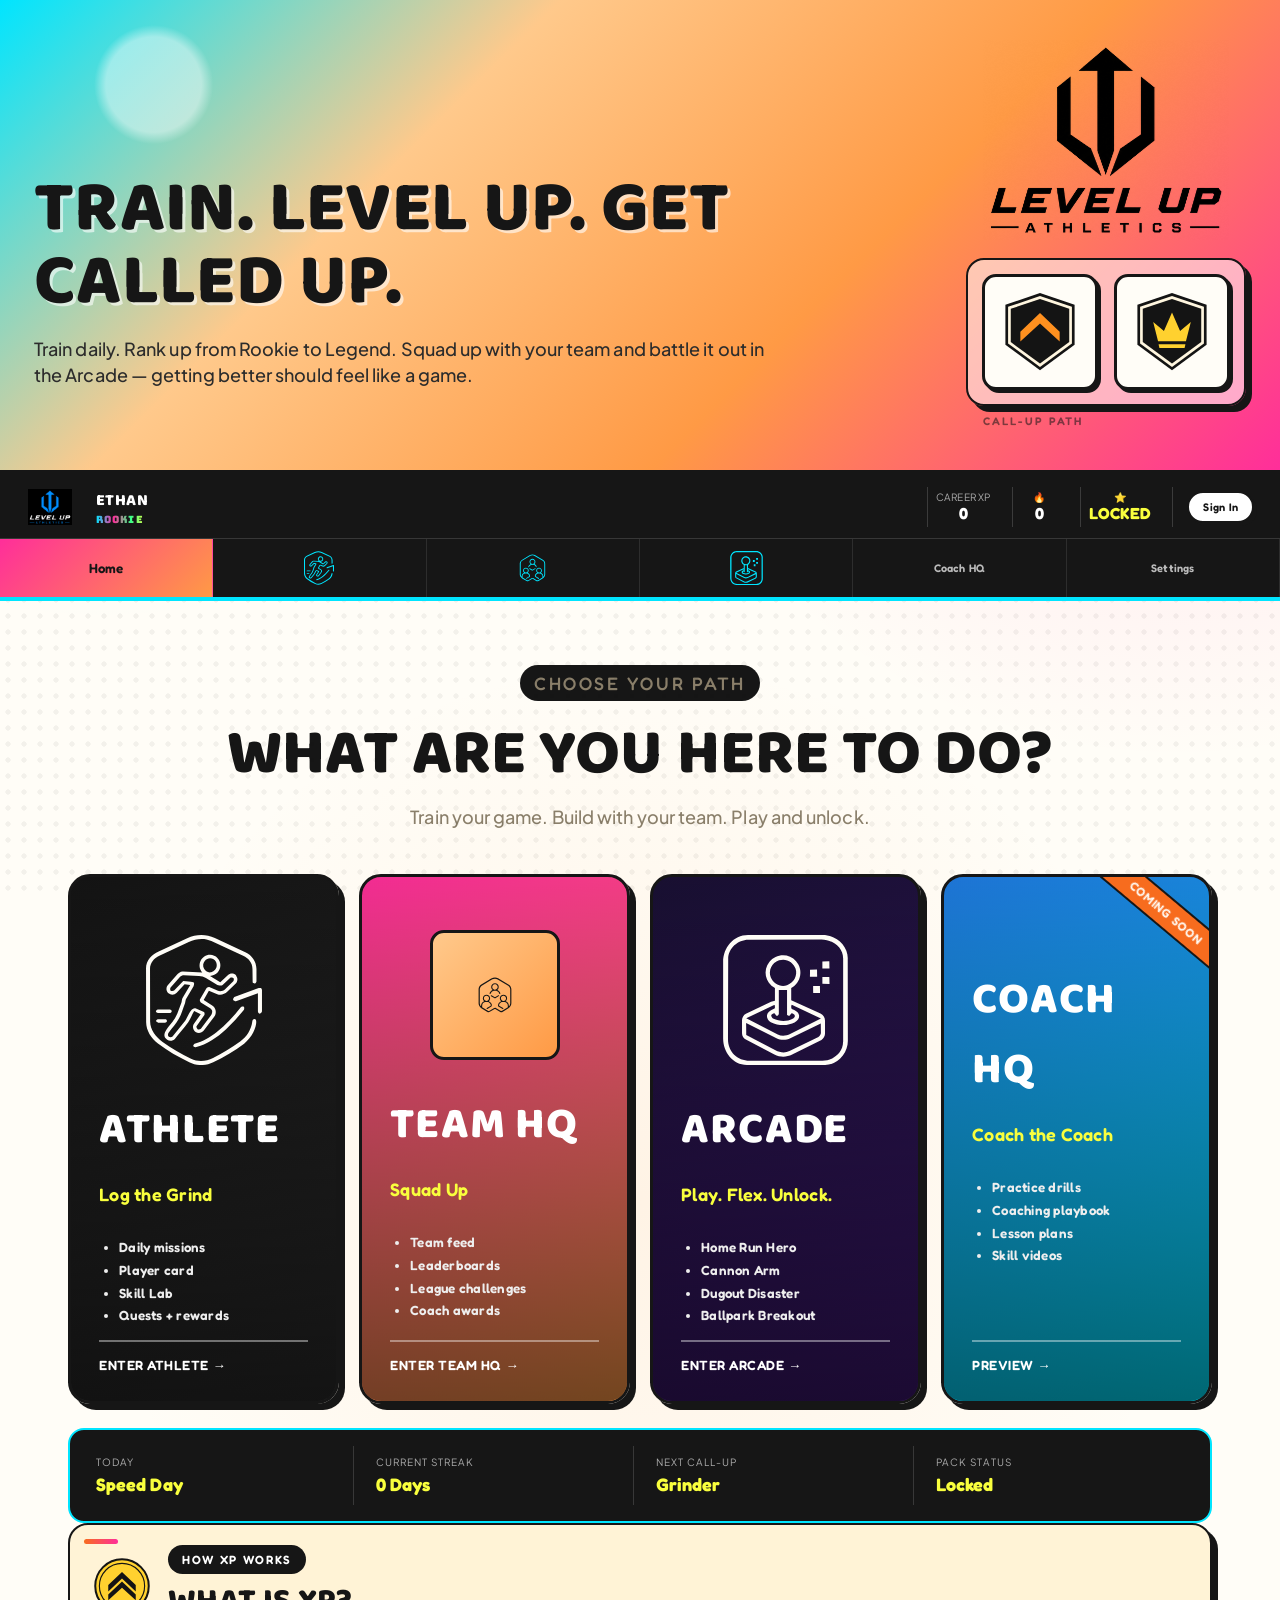
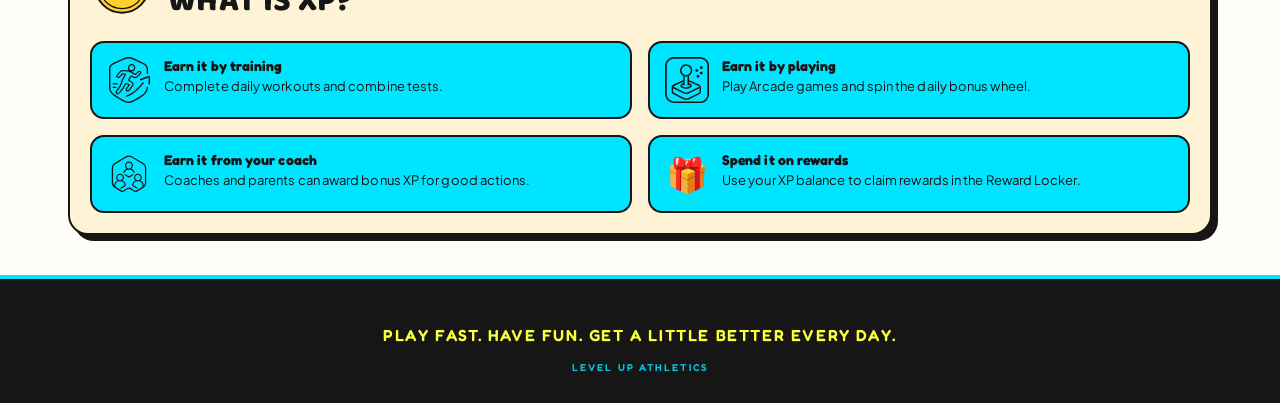
==== index.html @ 45d5d647 "Pilot accessory: neon shield glasses layer and Glasses toggle in the Avatar Builder Co-Authored-By: " ====
<!doctype html>
<html lang="en">
<head>
  <meta charset="utf-8"/>
  <meta name="viewport" content="width=device-width,initial-scale=1"/>
  <title>Level Up Athletics</title>
  <link rel="manifest" href="manifest.webmanifest"/>
  <link rel="apple-touch-icon" href="assets/icons/apple-touch-icon.png"/>
  <link rel="icon" href="assets/icons/favicon-32.png" sizes="32x32"/>
  <meta name="theme-color" content="#FF9A45"/>
  <!-- iOS "Add to Home Screen" reads these meta tags directly (it does not
       use the manifest above for install behavior the way Android/Chrome
       does) — this is what gives the installed icon standalone/no-Safari-
       chrome behavior on iOS. -->
  <meta name="apple-mobile-web-app-capable" content="yes"/>
  <meta name="apple-mobile-web-app-status-bar-style" content="black-translucent"/>
  <meta name="apple-mobile-web-app-title" content="Level Up"/>
  <link rel="stylesheet" href="styles.css"/>
  <script type="module">
    import { createClient } from 'https://esm.sh/@supabase/supabase-js@2.45.4';
    window.SUPABASE_URL = 'https://nnujbsvljquzxziivknb.supabase.co';
    window.SUPABASE_ANON_KEY = 'sb_publishable_twOy8ZwTP00ZDqgJMVdCnw_HM7yL2gO';
    window.supabase = createClient(window.SUPABASE_URL, window.SUPABASE_ANON_KEY);
    window.dispatchEvent(new Event('supabase-ready'));
  </script>
</head>
<body>
<svg width="0" height="0" style="position:absolute" aria-hidden="true">
  <filter id="icon-bold-filter" x="-25%" y="-25%" width="150%" height="150%">
    <feMorphology operator="dilate" radius="2.2"/>
  </filter>
</svg>
<header class="hero">
  <div class="hero-copy">
    <h1>Train. Level Up. Get Called Up.</h1>
    <p>Train daily. Rank up from Rookie to Legend. Squad up with your team and battle it out in the Arcade — getting better should feel like a game.</p>
  </div>
  <div class="hero-brand-column">
    <img src="assets/hero-logo.png" alt="Level Up Athletics" class="hero-logo">
    <div class="logo-stack" id="heroLadderPreview"></div>
  </div>
</header>

<div class="status-bar">
  <button class="brand-home" data-home-button type="button"><img src="assets/brand-logo.png" alt="Level Up Athletics" class="brand-home-logo"></button>
  <div class="status-athlete"><strong id="statusAthleteName">ETHAN</strong><span id="statusTier" class="tier-name-graffiti">Rookie</span></div>
  <div class="status-item"><span>Career XP</span><strong id="statusXP">0</strong></div>
  <div class="status-item"><span>🔥</span><strong id="statusStreak">0</strong></div>
  <div class="status-item pack-status"><span>⭐</span><strong id="statusPack">LOCKED</strong></div>
  <div class="status-item auth-controls">
    <button id="signInBtn" class="auth-trigger" type="button">Sign In</button>
    <select id="athleteSwitcher" class="athlete-switcher hidden"></select>
    <button id="signOutBtn" class="auth-trigger hidden" type="button">Sign Out</button>
  </div>
</div>

<nav class="mode-nav">
  <button class="mode-btn active" data-mode="home" type="button">Home</button>
  <button class="mode-btn" data-mode="athlete" type="button" aria-label="Athlete"><span class="lua-icon icon-athlete icon-bold" aria-hidden="true"></span></button>
  <button class="mode-btn" data-mode="team" type="button" aria-label="Team HQ"><span class="lua-icon icon-team icon-bold" aria-hidden="true"></span></button>
  <button class="mode-btn" data-mode="arcade" type="button" aria-label="Arcade"><span class="lua-icon icon-arcade icon-bold" aria-hidden="true"></span></button>
  <button class="mode-btn coachhq-mode" data-mode="coachhq" type="button">Coach HQ</button>
  <button class="mode-btn parent-mode" data-mode="parent" type="button">Settings</button>
</nav>

<nav class="subnav hidden" id="athleteSubnav">
  <button class="tab" data-screen="clubhouse"><span class="lua-icon icon-clubhouse" aria-hidden="true"></span>Clubhouse</button>
  <button class="tab" data-screen="library"><span class="lua-icon icon-skill-lab" aria-hidden="true"></span>Skill Lab</button>
  <button class="tab" data-screen="daily"><span class="lua-icon icon-daily-checkin" aria-hidden="true"></span>Daily Check-In</button>
  <button class="tab" data-screen="combine"><span class="lua-icon icon-combine" aria-hidden="true"></span>Combine Testing</button>
  <button class="tab" data-screen="player"><span class="lua-icon icon-player-card" aria-hidden="true"></span>Player Card</button>
  <button class="tab" data-screen="quests"><span class="lua-icon icon-quests" aria-hidden="true"></span>Quests & Battles</button>
  <button class="tab" data-screen="charts"><span class="lua-icon icon-stats-charts" aria-hidden="true"></span>Progress</button>
  <button class="tab" data-screen="rewards"><span class="lua-icon icon-rewards" aria-hidden="true"></span>Reward Locker</button>
</nav>

<nav class="subnav hidden" id="teamSubnav">
  <button class="tab" data-screen="team"><span class="lua-icon icon-team" aria-hidden="true"></span>Team Clubhouse</button>
  <button class="tab" data-screen="league"><span class="lua-icon icon-leaderboards" aria-hidden="true"></span>League HQ</button>
</nav>

<nav class="subnav hidden" id="arcadeSubnav">
  <button class="tab" data-screen="arcade">Arcade Games</button>
</nav>

<nav class="subnav hidden" id="coachhqSubnav">
  <button class="tab" data-screen="coachhq">Coach HQ</button>
</nav>

<nav class="subnav hidden" id="parentSubnav">
  <button class="tab" data-screen="parent">Settings</button>
</nav>

<main>
<section id="home" class="screen active home-screen">
  <div class="home-intro">
    <p class="eyebrow">Choose Your Path</p>
    <h2>WHAT ARE YOU HERE TO DO?</h2>
    <p>Train your game. Build with your team. Play and unlock.</p>
  </div>
  <div class="path-grid">
    <button class="path-card athlete-path" data-path="athlete" type="button">
      <div class="path-icon"><span class="lua-icon icon-athlete" aria-hidden="true"></span></div>
      <h3>ATHLETE</h3><p>Log the Grind</p>
      <ul><li>Daily missions</li><li>Player card</li><li>Skill Lab</li><li>Quests + rewards</li></ul>
      <span>ENTER ATHLETE →</span>
    </button>
    <button class="path-card team-path" data-path="team" type="button">
      <div id="pathCardTeamLogo"></div>
      <h3>TEAM HQ</h3><p>Squad Up</p>
      <ul><li>Team feed</li><li>Leaderboards</li><li>League challenges</li><li>Coach awards</li></ul>
      <span>ENTER TEAM HQ →</span>
    </button>
    <button class="path-card arcade-path" data-path="arcade" type="button">
      <div class="path-icon"><span class="lua-icon icon-arcade" aria-hidden="true"></span></div>
      <h3>ARCADE</h3><p>Play. Flex. Unlock.</p>
      <ul><li>Home Run Hero</li><li>Cannon Arm</li><li>Dugout Disaster</li><li>Ballpark Breakout</li></ul>
      <span>ENTER ARCADE →</span>
    </button>
    <button class="path-card coachhq-path" data-path="coachhq" type="button">
      <div class="coming-soon-ribbon">Coming Soon</div>
      <h3>COACH HQ</h3><p>Coach the Coach</p>
      <ul><li>Practice drills</li><li>Coaching playbook</li><li>Lesson plans</li><li>Skill videos</li></ul>
      <span>PREVIEW →</span>
    </button>
  </div>
  <div class="home-pulse">
    <div><span>TODAY</span><strong id="homeMissionName">Speed Day</strong></div>
    <div><span>CURRENT STREAK</span><strong id="homeStreak">0 Days</strong></div>
    <div><span>NEXT CALL-UP</span><strong id="homeNextCallup">Travel Ball</strong></div>
    <div><span>PACK STATUS</span><strong id="homePackStatus">Locked</strong></div>
  </div>
  <div class="card xp-explainer">
    <div class="xp-explainer-head">
      <img src="assets/xp/lua-xp-coin.svg" alt="" class="xp-explainer-logo" width="64" height="64">
      <div>
        <p class="eyebrow dark">How XP Works</p>
        <h2>What Is XP?</h2>
      </div>
    </div>
    <div class="xp-explainer-grid">
      <div><span class="lua-icon icon-athlete icon-bold" aria-hidden="true"></span><div><strong>Earn it by training</strong><p>Complete daily workouts and combine tests.</p></div></div>
      <div><span class="lua-icon icon-arcade icon-bold" aria-hidden="true"></span><div><strong>Earn it by playing</strong><p>Play Arcade games and spin the daily bonus wheel.</p></div></div>
      <div><span class="lua-icon icon-team icon-bold" aria-hidden="true"></span><div><strong>Earn it from your coach</strong><p>Coaches and parents can award bonus XP for good actions.</p></div></div>
      <div><span>🎁</span><div><strong>Spend it on rewards</strong><p>Use your XP balance to claim rewards in the Reward Locker.</p></div></div>
    </div>
  </div>
</section>

<section id="clubhouse" class="screen">
  <div class="grid stats">
    <div class="stat"><span>Overall</span><strong id="overall">50</strong><small>OVR</small></div>
    <div class="stat"><span>Streak</span><strong id="streak">0</strong><small>days</small></div>
    <div class="stat"><span>Workouts</span><strong id="workouts">0</strong><small>total</small></div>
    <div class="stat"><span>Season XP</span><strong id="xp">0</strong><small>points</small></div>
  </div>

  <div class="card">
    <h2>Call-Up Ladder</h2>
    <div class="ladder" id="ladderContainer"></div>
    <div id="pathToNextTier" class="path-to-next-tier"></div>
  </div>

  <div class="grid two">
<div class="card mission-card" id="dailyMissionCard"><p class="eyebrow dark">Daily Mission</p><h2 id="missionTitle">Speed Day</h2><div id="missionTasks"></div><div class="mission-footer"><strong id="missionReward">+40 XP + Mystery Pack</strong><button id="completeMission" class="primary" type="button">Complete Mission</button></div></div>
<div class="card streak-card"><p class="eyebrow dark">Fire Streak</p><h2><span id="streakLarge">0</span> Days 🔥</h2><p><strong>Rain Delay Tokens:</strong> <span id="rainTokens">1</span></p><button id="useRainToken" type="button">Use Streak Protection</button></div>
</div>
<div class="card mission-card hidden" id="teamProgramCard"><p class="eyebrow dark">Team Assignment</p><h2 id="teamProgramCardTitle">TEAM PROGRAM</h2><div id="teamProgramTasks"></div><div class="mission-footer"><strong>+50 XP</strong><button id="completeTeamProgram" class="primary" type="button">Log Team Program</button></div></div>
<div class="grid two">
    <div class="card">
      <h2>Personal Records</h2>
      <ul id="records"></ul>
    </div>
    <div class="card"><h2>Coach’s Report</h2><div id="coachReport" class="coach-report"></div></div>
  </div>
</section>

<section id="daily" class="screen">
  <div class="card">
    <h2>Daily Workout Check-In</h2>
    <div id="dailyProgramPicker" class="program-picker"></div>
    <form id="dailyForm" class="form-grid">
      <label>Date<input type="date" name="date" required></label>
      <div id="dailyCustomFields" style="display:contents"></div>
      <label class="wide">Notes<input type="text" name="notes"></label>
      <button class="primary wide" type="submit">Save Workout</button>
    </form>
  </div>
  <div class="card hidden" id="teamProgramLogCard">
    <h2>Team Program Check-In</h2>
    <p class="muted">Log today's numbers against your team's assigned program instead of your personal one.</p>
    <form id="teamProgramLogForm" class="form-grid">
      <label>Date<input type="date" name="date" required></label>
      <div id="teamProgramLogFields" style="display:contents"></div>
      <label class="wide">Notes<input type="text" name="notes"></label>
      <button class="primary wide" type="submit">Save Team Program Check-In</button>
    </form>
  </div>
  <div class="card"><h2>Recent Workouts</h2><div id="dailyLog"></div></div>
</section>

<section id="player" class="screen">
  <div class="card player-card-panel">
    <div class="player-card-top">
      <div class="player-card-image-col">
        <div class="player-card-slot" id="playerCardSlot">
          <img src="assets/cards/card-shark.jpg" class="active" alt="Player card design 1">
          <img src="assets/cards/card-ascher.jpg" alt="Player card design 2">
          <img src="assets/cards/card-hentry.jpg" alt="Player card design 3">
          <img src="assets/cards/card-cam.jpg" alt="Player card design 4">
          <img src="assets/cards/card-bananas.jpg" alt="Player card design 5">
          <img id="playerCardHeroAvatar" class="hidden" alt="Your athlete">
          <img id="playerCardGearOverlayFaceExtra" class="hidden" alt="">
          <div id="playerCardKitText" class="kit-text-layer hidden"></div>
          <div id="playerCardNameplate" class="player-card-nameplate hidden">
            <strong id="playerCardName" class="editable-badge" title="Click to set a nickname">Ethan</strong>
            <span id="playerCardRealName" class="hidden"></span>
          </div>
        </div>
        <div class="player-card-dots" id="playerCardDots"></div>
      </div>
      <div class="player-card-info">
        <p class="eyebrow dark">Player Card</p>
        <p id="playerCardTeam" class="player-card-team">Free Agent</p>
        <div class="player-card-badges">
          <div class="player-card-badge overall">
            <span class="label">Overall Ranking</span>
            <strong id="overallBig">50</strong>
          </div>
          <div class="player-card-badge callup">
            <span class="label">Call Up Level</span>
            <strong id="levelName" class="tier-name-graffiti">Rookie</strong>
          </div>
          <div class="player-card-badge age">
            <span class="label">Age</span>
            <strong id="playerCardAge" class="editable-badge" title="Click to edit">—</strong>
          </div>
        </div>
        <p id="levelDesc" class="muted">Start stacking workouts.</p>
        <button type="button" id="buildYourAthleteBtn" class="primary player-card-cta">Build Your Athlete →</button>
        <button type="button" id="viewSampleAvatarsBtn" class="link-btn hidden">See sample avatars</button>
      </div>
    </div>
    <div class="player-card-ratings">
      <h3>Player Ratings</h3>
      <div class="rating-grid">
        <div class="rating-row"><span>Strength</span><div class="bar"><div id="strengthBar"></div></div><strong id="strength">50</strong></div>
        <div class="rating-row"><span>Speed</span><div class="bar"><div id="speedBar"></div></div><strong id="speed">50</strong></div>
        <div class="rating-row"><span>Quickness</span><div class="bar"><div id="quicknessBar"></div></div><strong id="quickness">50</strong></div>
        <div class="rating-row"><span>Jump/Power</span><div class="bar"><div id="jumpPowerBar"></div></div><strong id="jumpPower">50</strong></div>
        <div class="rating-row"><span>Core</span><div class="bar"><div id="coreBar"></div></div><strong id="core">50</strong></div>
        <div class="rating-row"><span>Body Control</span><div class="bar"><div id="bodyControlBar"></div></div><strong id="bodyControl">50</strong></div>
        <div class="rating-row"><span>Consistency</span><div class="bar"><div id="consistencyBar"></div></div><strong id="consistency">50</strong></div>
      </div>
    </div>
  </div>
  <div class="card avatar-kit-card" id="avatarKitCard">
    <p class="eyebrow dark">Preview</p>
    <h2>Avatar Builder</h2>
    <p class="muted">A first test of the build-your-own avatar and card. Your picks are saved on this device only for now. Every background works with every frame.</p>
    <div class="avatar-kit-grid">
      <div class="avatar-kit-stage" id="avatarKitStage"><img id="avatarKitPreview" alt="Preview of your Player Card" width="900" height="1200"><div id="avatarKitPreviewText" class="kit-text-layer"></div></div>
      <div class="avatar-kit-controls">
        <fieldset><legend>Background</legend><div class="avatar-kit-opts" id="avatarKitBgOpts" role="group" aria-label="Background"></div></fieldset>
        <fieldset><legend>Frame: Classic</legend><div class="avatar-kit-opts" id="avatarKitFrameOptsClassic" role="group" aria-label="Classic frames"></div></fieldset>
        <fieldset><legend>Frame: Heritage</legend><div class="avatar-kit-opts" id="avatarKitFrameOptsHeritage" role="group" aria-label="Heritage frames"></div></fieldset>
        <fieldset><legend>Look</legend>
          <div class="avatar-kit-opts" role="group" aria-label="Skin, hair and eyes">
            <button type="button" data-kit="palette" data-val="A" aria-pressed="false">Light skin, brown hair, blue eyes</button>
            <button type="button" data-kit="palette" data-val="B" aria-pressed="false">Deep skin, black hair, green eyes</button>
          </div></fieldset>
        <fieldset><legend>Team colors</legend>
          <div class="avatar-kit-opts" role="group" aria-label="Team colors">
            <button type="button" data-kit="team" data-val="green" aria-pressed="false">Green</button>
            <button type="button" data-kit="team" data-val="blue" aria-pressed="false">Royal blue</button>
          </div></fieldset>
        <fieldset><legend>Uniform</legend>
          <div class="avatar-kit-opts" role="group" aria-label="Uniform">
            <button type="button" data-kit="outfit" data-val="baseball" aria-pressed="false">Baseball</button>
            <button type="button" data-kit="outfit" data-val="basketball" aria-pressed="false">Basketball</button>
          </div></fieldset>
        <fieldset><legend>Hair, headwear and eyewear</legend>
          <div class="avatar-kit-opts" role="group" aria-label="Hair, headwear and eyewear">
            <button type="button" data-kit="hair" data-val="true" aria-pressed="false">Hair</button>
            <button type="button" data-kit="cap" data-val="true" aria-pressed="false">Cap</button>
            <button type="button" data-kit="glasses" data-val="true" aria-pressed="false">Glasses</button>
          </div></fieldset>
        <div class="avatar-kit-actions">
          <button type="button" class="primary" id="avatarKitSave">Use on my Player Card</button>
          <button type="button" id="avatarKitReset">Remove</button>
        </div>
        <p id="avatarKitStatus" class="muted" role="status"></p>
      </div>
    </div>
  </div>
  <div class="card"><h2>Next Targets</h2><div id="targets"></div></div>
</section>

<section id="combine" class="screen">
  <div class="card">
    <h2>Combine Testing — Parent Verified</h2>
    <p class="muted">We recommend running a full combine test every 6-8 weeks to track real progress without overtesting.</p>
    <p class="muted">Results are saved as pending until you confirm with your PIN.</p>
    <form id="combineForm" class="form-grid">
      <label>Week<input type="number" name="week" min="1" max="12" required></label>
      <label class="wide">Testing which program?<select id="combineProgramSelect" name="combineProgram"></select></label>
      <div id="combineProgramFields" style="display:contents"></div>
      <button class="primary wide" type="submit">Save Combine Test</button>
    </form>
  </div>
  <div class="card"><h2>Combine History</h2><div id="combineLog"></div></div>
</section>


<section id="quests" class="screen">
  <div class="card">
    <h2>Quests & Boss Battles <span class="lua-icon icon-battles tab-icon-inline" aria-hidden="true"></span></h2>
    <p class="muted">Optional challenges can be completed anytime for bonus XP. Parent code is required to award the points.</p>
    <div id="questList" class="quest-grid"></div>
  </div>

  <div class="card">
    <h2>Claim Quest / Battle XP</h2>
    <form id="questForm" class="form-grid">
      <label>Quest or battle
        <select name="questId" id="questSelect"></select>
      </label>
      <label class="wide">Notes
        <input type="text" name="notes" placeholder="Example: beat the Fastball Monster after dinner">
      </label>
      <button class="primary wide" type="submit">Parent Approve + Award XP</button>
    </form>
  </div>

  <div class="card">
    <h2>Completed Bonus Challenges</h2>
    <div id="questHistory"></div>
  </div>
</section>

<section id="charts" class="screen">
  <div class="card">
    <h2>Exercise Progress</h2>
    <select id="exerciseSelect">
      <option value="pushups">Push-ups</option>
      <option value="squats">Squats</option>
      <option value="plank">Plank seconds</option>
      <option value="crunches">Sit Ups</option>
      <option value="broadJumps">Broad jumps</option>
      <option value="shuffleTouches">Lateral shuffle touches</option>
      <option value="skaterJumps">Skater jumps</option>
      <option value="sprints">Sprints</option>
    </select>
    <canvas id="exerciseChart" height="240"></canvas>
  </div>
  <div class="card">
    <h2>Combine Testing Best-to-Date</h2>
    <select id="combineMetricSelect">
      <option value="maxPushups">Max push-ups</option>
      <option value="squat60">Squats in 60 seconds</option>
      <option value="plankMax">Longest plank</option>
      <option value="broadJumpIn">Broad jump</option>
      <option value="sprintSec">20-yard sprint</option>
    </select>
    <canvas id="combineChart" height="240"></canvas>
  </div>
</section>


<section id="rewards" class="screen">
  <div class="card reward-hero">
    <h2>🎁 Reward Locker</h2>
    <p class="muted">Earn XP from workouts, parent-verified combine tests, quests, boss battles, arcade play, and parent bonus awards — then spend your balance on rewards below or on gear in the Gear Locker. A parent approves every reward claim.</p>
  </div>

  <div class="card xp-vault-card">
    <img src="assets/xp/lua-xp-vault.svg" alt="" class="xp-vault-icon" width="128" height="128">
    <div class="xp-vault-info">
      <span class="eyebrow dark">Available to spend</span>
      <strong id="balanceBig">0</strong>
      <small>XP balance</small>
    </div>
  </div>

  <div class="grid stats stats-3">
    <div class="stat"><span>Lifetime XP</span><strong id="lifetimeXPBig">0</strong><small>ever earned</small></div>
    <div class="stat"><span>Total Spent</span><strong id="spentXPBig">0</strong><small>on rewards</small></div>
    <div class="stat"><span>Rewards</span><strong id="claimsCountBig">0</strong><small>claimed</small></div>
  </div>

  <div class="card">
    <h2>Reward Track</h2>
    <p id="rewardTrackText" class="muted"></p>
    <div id="rewardTrack" class="reward-track"></div>
  </div>

  <div class="card">
    <h2>Reward Milestones</h2>
    <p class="muted">A milestone is available to claim whenever your current balance covers its cost — if your balance drops back down after spending, it locks again until you re-earn enough.</p>
    <div id="rewardVault" class="reward-grid"></div>
  </div>

  <div class="card">
    <h2>🧢 Gear Locker</h2>
    <p class="muted">Spend your XP balance on cosmetic gear for your Player Card avatar — instant, no parent code needed. Equip anything you own for free, anytime, including switching back to Default. Art shown here is placeholder (colored/labeled shapes) until real illustrated gear is ready — everything else works.</p>
    <div id="gearAvatarPreview"></div>
    <div id="gearShop"></div>
    <h3>Equip</h3>
    <div id="gearEquip" class="gear-equip-grid"></div>
  </div>

  <div class="card">
    <h2>XP Ledger</h2>
    <div id="xpLedger"></div>
  </div>
</section>


<section id="team" class="screen">
<div class="lua-team-clubhouse">
<div class="card team-hero clubhouse-header hidden" id="teamHeroCard">
  <div id="teamHeroLogo" class="clubhouse-header-logo"></div>
  <div class="clubhouse-header-text"><p class="eyebrow dark">Team Clubhouse</p><h2 id="teamHeroName">Your Team</h2><p id="teamHeroMeta" class="muted"></p></div>
</div>
<p id="teamStatsStatus" class="muted" role="status"></p>
<div class="card hidden" id="teamJoinCard">
  <p class="eyebrow dark">Team HQ</p>
  <h2 class="has-hicon"><img class="hicon" src="assets/team-icons/join-your-team.webp" alt="" aria-hidden="true" width="32" height="32"><span>Join Your Team</span></h2>
  <p class="muted">Enter the join code your coach shared. A coach will need to approve your request before your team shows up here.</p>
  <div class="form-grid" id="teamJoinFormFields">
    <label class="wide">Team join code<input id="teamJoinCodeInput" type="text" placeholder="Enter code from your coach"></label>
    <button id="joinTeamIdentityBtn" class="primary wide" type="button">Request to Join</button>
  </div>
  <p id="teamJoinStatus" class="muted"></p>
</div>

<div class="clubhouse-primary">
  <div class="card clubhouse-room-card" id="clubhouseRoomCard">
    <div class="clubhouse-room-head">
      <h2 class="has-hicon"><img class="hicon" src="assets/team-icons/team-locker-room.webp" alt="" aria-hidden="true" width="32" height="32"><span>Team Locker Room</span></h2>
      <button type="button" class="clubhouse-link hidden" id="clubhouseViewAll">View all teammates →</button>
    </div>
    <div class="clubhouse-room" id="clubhouseRoom" aria-busy="false">
      <p class="clubhouse-room-note" id="clubhouseRoomNote" role="status"></p>
      <div class="clubhouse-roster" id="clubhouseRoster" role="list" aria-label="Teammates"></div>
    </div>
    <p class="muted clubhouse-room-foot hidden" id="clubhouseRoomFoot"></p>
  </div>
  <div class="clubhouse-mission">
    <div class="card hidden" id="teamChallengeCard">
      <p class="eyebrow dark" id="teamChallengeKind">Team Challenge</p>
  <h2 class="has-hicon"><img class="hicon" src="assets/team-icons/team-challenge.webp" alt="" aria-hidden="true" width="32" height="32"><span id="teamChallengeTitle">—</span></h2>
      <div class="meter large"><div id="teamChallengeMeterFill" style="width:0%"></div></div>
      <p id="teamChallengeMeterText" class="muted"></p>
      <p id="teamChallengeReward" class="muted"></p>
    </div>
    <div class="card" id="teamProgramSummaryCard">
      <p class="eyebrow dark">Team Assignment</p>
  <h2 class="has-hicon"><img class="hicon" src="assets/team-icons/team-assignment.webp" alt="" aria-hidden="true" width="32" height="32"><span id="teamProgramSummaryTitle">No Team Program Yet</span></h2>
      <div id="teamProgramActivityList"></div>
      <button id="joinTeamProgram" class="primary hidden" type="button">Join Team Program</button>
    </div>
    <p class="muted clubhouse-future-note" id="squadMissionFuture"><strong>Squad missions:</strong> shared team goals are coming soon. Coach challenges appear above when your coach starts one.</p>
  </div>
</div>

<div id="clubhouseLower" class="hidden clubhouse-lower">
<div class="card clubhouse-unlocks">
  <div>
    <p class="eyebrow dark">Clubhouse Unlocks</p>
  <h2 class="has-hicon"><img class="hicon" src="assets/team-icons/clubhouse-unlocks.webp" alt="" aria-hidden="true" width="32" height="32"><span>Unlocks are coming soon</span></h2>
    <p class="muted">Banners, gear and clubhouse upgrades will unlock here as the team works together. Nothing is unlocked yet.</p>
  </div>
  <span class="clubhouse-soon-pill">Coming soon</span>
</div>

<div class="clubhouse-social">
  <div class="card" id="clubhouseAroundCard">
    <h2 class="has-hicon"><img class="hicon" src="assets/team-icons/around-the-clubhouse.webp" alt="" aria-hidden="true" width="32" height="32"><span>Around the Clubhouse</span></h2>
    <p class="muted">Shout-outs from your coach and kudos from teammates. Positive and preset only — no comments or direct messages. Tap the + on a shout-out to react.</p>
    <div id="recognitionFeed" aria-live="polite"></div>
    <p class="muted recog-hint">Want to give a teammate kudos? Open their locker above.</p>
  </div>
  <div class="card clubhouse-spotlight" id="clubhouseSpotlightCard">
    <h2 class="has-hicon"><img class="hicon" src="assets/team-icons/team-spotlight.webp" alt="" aria-hidden="true" width="32" height="32"><span>Team Spotlight</span></h2>
    <div id="clubhouseSpotlight" aria-live="polite"></div>
  </div>
</div>

<div class="clubhouse-future">
  <div class="card"><h2 class="has-hicon"><img class="hicon" src="assets/team-icons/weekly-matchup.webp" alt="" aria-hidden="true" width="32" height="32"><span>Weekly Matchup</span></h2><p class="muted">A friendly training or Arcade challenge between teams is planned. Nothing is scheduled yet.</p></div>
  <div class="card clubhouse-trophies"><h2 class="has-hicon"><img class="hicon" src="assets/team-icons/season-trophy-case.webp" alt="" aria-hidden="true" width="32" height="32"><span>Season Trophy Case</span></h2><img src="assets/clubhouse/clubhouse-trophy-shelf.webp" alt="" width="1774" height="887" loading="lazy" class="clubhouse-shelf"><p class="muted">Decorative shelf — no trophies earned yet. Team achievements will appear here once they are unlocked.</p></div>
  <div class="card"><h2 class="has-hicon"><img class="hicon" src="assets/team-icons/coachs-board.webp" alt="" aria-hidden="true" width="32" height="32"><span>Coach’s Board</span></h2><p class="muted">Tips, reminders and team updates from your coach will appear here later in the season.</p></div>
</div>

</div>
<div class="grid hidden clubhouse-boards" id="teamBoardsGrid"><div class="card"><h2>Team Leaderboards</h2><label>Sort by<select id="leaderboardMetric"><option value="xp">Total XP</option><option value="workouts">Workouts Logged</option></select></label><div id="teamLeaderboard"></div></div></div>
<div class="grid stats hidden" id="teamStatsGrid"><div class="stat"><span>Team XP</span><strong id="teamStatXP">—</strong><small>points</small></div><div class="stat"><span>Weekly Completion</span><strong id="teamStatCompletion">—</strong><small>team</small></div><div class="stat"><span>Roster Size</span><strong id="teamStatRoster">—</strong><small>athletes</small></div><div class="stat"><span>Team Rank</span><strong id="teamStatRank">—</strong><small id="teamStatRankOf"></small></div><div class="stat"><span>Team Streak</span><strong id="teamStatStreak">—</strong><small>days</small></div></div>

<details class="card clubhouse-manage" id="clubhouseManage">
  <summary>Team management</summary>
  <p class="muted">Leaving removes your athlete from this team. Your XP, workouts and rewards stay with your athlete.</p>
  <button class="danger" id="leaveTeamBtn" type="button">Leave Team</button>
</details>
</div>


</section>
<section id="league" class="screen">
<div class="card league-hero hidden" id="leagueHeroCard"><p class="eyebrow dark">League Home</p><h2 id="leagueName">Your League</h2><p id="leagueMeta" class="muted"></p></div>
<div class="card hidden" id="leagueEmptyCard"><p class="eyebrow dark">League Home</p><h2>No League Yet</h2><p class="muted">Once your coach joins a league from Coach Tools, your league standings will show up here.</p></div>
<div class="grid two">
<div class="card"><h2>Current Seasonal Drop</h2><div class="drop-card"><div class="drop-badge">LIVE</div><h3>Summer Tournament Drop</h3><p>Limited jersey skin, championship badge, team banner, and Home Run Derby boss battle.</p><div class="meter large"><div style="width:68%"></div></div><p><strong>Community Goal:</strong> 68% complete</p></div></div>
<div class="card hidden" id="leagueLeaderboardCard"><h2>League Leaderboard</h2><table class="table"><thead><tr><th>Team</th><th>Athletes</th><th>Team XP</th></tr></thead><tbody id="leagueLeaderboardBody"></tbody></table></div>
</div>
<div class="card"><h2>Upcoming Drops</h2><div class="drop-grid"><div class="drop-tile"><strong>All-Star Week</strong><span>Jul 20</span></div><div class="drop-tile"><strong>Home Run Derby</strong><span>Aug 2</span></div><div class="drop-tile"><strong>Fall Ball</strong><span>Sep 1</span></div><div class="drop-tile"><strong>Winter Work</strong><span>Nov 15</span></div></div></div>
</section>
<section id="arcade" class="screen"><div class="card arcade-hero"><p class="eyebrow dark">Arcade Games</p><h2>Play Short. Train Smart.</h2><p>Game XP is capped at 25 per day so workouts remain the main path to advancement.</p><div class="grid stats"><div class="stat"><span>Today’s Game XP</span><strong id="gameXPToday">0</strong><small>of 25</small></div><div class="stat"><span>Ballpark Breakout Best</span><strong id="ballparkBreakoutBest">0</strong><small>points</small></div><div class="stat"><span>Turf Trouble Best</span><strong id="turfTroubleBest">0</strong><small>points</small></div><div class="stat"><span>Skyline Slam Best</span><strong id="skylineSlamBest">0</strong><small>points</small></div><div class="stat"><span>Home Run Hero Best</span><strong id="homerBest">0</strong><small>points</small></div><div class="stat"><span>Dugout Disaster Best</span><strong id="dugoutDisasterBest">0</strong><small>points</small></div><div class="stat"><span>Cannon Arm Best</span><strong id="cannonArmBest">0</strong><small>points</small></div><div class="stat"><span>Pocket Precision Best</span><strong id="pocketPrecisionBest">0</strong><small>points</small></div></div></div><div class="arcade-grid"><div class="card game-tile-card"><button type="button" class="game-tile" data-game="ballpark" aria-label="Play Ballpark Breakout"><img src="assets/games/tiles/ballpark-breakout-tile.png" alt="Ballpark Breakout" loading="lazy"></button><p id="ballparkBreakoutResult"></p></div><div class="card game-tile-card"><button type="button" class="game-tile" data-game="turf" aria-label="Play Turf Trouble"><img src="assets/games/tiles/turf-trouble-tile.png" alt="Turf Trouble" loading="lazy"></button><p id="turfTroubleResult"></p></div><div class="card game-tile-card"><button type="button" class="game-tile" data-game="skyline" aria-label="Play Skyline Slam"><img src="assets/games/tiles/skyline-slam-tile.png" alt="Skyline Slam" loading="lazy"></button><p id="skylineSlamResult"></p></div><div class="card game-tile-card"><button type="button" class="game-tile" data-game="homer" aria-label="Play Home Run Hero"><img src="assets/games/tiles/home-run-hero-tile.png" alt="Home Run Hero" loading="lazy"></button><p id="homerResult"></p></div><div class="card game-tile-card"><button type="button" class="game-tile" data-game="dugout" aria-label="Play Dugout Disaster"><img src="assets/games/tiles/dugout-disaster-tile.png" alt="Dugout Disaster" loading="lazy"></button><p id="dugoutDisasterResult"></p></div><div class="card game-tile-card"><button type="button" class="game-tile" data-game="cannon" aria-label="Play Cannon Arm"><img src="assets/games/tiles/cannon-arm-tile.png" alt="Cannon Arm" loading="lazy"></button><p id="cannonArmResult"></p></div><div class="card game-tile-card"><button type="button" class="game-tile" data-game="pocket" aria-label="Play Pocket Precision"><img src="assets/games/tiles/pocket-precision-tile.png" alt="Pocket Precision" loading="lazy"></button><p id="pocketPrecisionResult"></p></div></div><div class="card spin-card"><p class="eyebrow dark">Bonus XP</p><h2>🎡 Daily Prize Wheel</h2><p class="muted">One free spin every day — prize wheel XP is separate from the daily arcade game cap. Answer today's trivia correctly for a bonus spin.</p><div class="wheel-wrap"><div id="wheelInner" class="wheel-inner"></div></div><button id="spinButton" class="primary" type="button">Spin The Wheel</button><p id="spinResult" class="spin-result"></p><p id="spinStatus" class="muted"></p></div><div class="card trivia-card"><p class="eyebrow dark" id="triviaCategory">Trivia</p><h2>⚾ Daily Trivia</h2><p id="triviaQuestion" class="trivia-question"></p><div id="triviaChoices" class="trivia-choices"></div><p id="triviaResult" class="trivia-result"></p></div><div class="card"><h2>Team Arcade Leaderboard</h2><div id="arcadeLeaderboard"></div></div><div class="modal hidden" id="gameModal"><div class="modal-card game-modal-card"><div class="game-modal-header"><span id="gameModalTitle"></span><button id="closeGameModal" class="modal-close" type="button">×</button></div><div class="game-frame" id="homerFrameWrap"><iframe id="homerDerbyFrame" data-src="assets/games/home-run-derby/index.html" title="Home Run Hero"></iframe></div><div class="game-frame hidden" id="cannonFrameWrap"><iframe id="cannonArmFrame" data-src="assets/games/cannon-arm/index.html" title="Cannon Arm"></iframe></div><div class="game-frame hidden" id="dugoutFrameWrap"><iframe id="dugoutDisasterFrame" data-src="assets/games/dugout-disaster/index.html" title="Dugout Disaster"></iframe></div><div class="game-frame hidden" id="ballparkFrameWrap"><iframe id="ballparkBreakoutFrame" data-src="assets/games/ballpark-breakout/index.html" title="Ballpark Breakout"></iframe></div><div class="game-frame hidden" id="skylineFrameWrap"><iframe id="skylineSlamFrame" data-src="assets/games/skyline-slam/index.html" title="Skyline Slam"></iframe></div><div class="game-frame game-frame-tall hidden" id="pocketFrameWrap"><iframe id="pocketPrecisionFrame" data-src="assets/games/pocket-precision/index.html" title="Pocket Precision"></iframe></div><div class="game-frame game-frame-tall hidden" id="turfFrameWrap"><iframe id="turfTroubleFrame" data-src="assets/games/turf-trouble/index.html" title="Turf Trouble"></iframe></div></div></div></section>
<section id="library" class="screen">
<div class="card" id="programBuilderCard">
  <p class="eyebrow dark">Workout Builder</p>
  <h2>Build a Program</h2>
  <p class="muted">Preset programs are ready-made and locked. Click "+ New Program" to start your own, then use Add on any activity below — don't forget to Save when you're done.</p>
  <div id="programBuilderBody"></div>
</div>
<div class="card"><p class="eyebrow dark">Training Repository</p><h2>Choose a Skill Module</h2><p class="muted">What do you want to get better at?</p><div id="goalChips" class="goal-chips"></div><label>Category<select id="libraryCategory"></select></label><div id="exerciseLibrary" class="library-grid"></div></div></section>

<section id="coachhq" class="screen">
  <div class="card">
    <p class="eyebrow dark">Coach HQ</p>
    <h2>Coach the Coach</h2>
    <p class="muted">A dedicated home for coaching itself — built for the parent-coach who knows the sport but hasn't coached before. This is a preview; the real content is on the roadmap.</p>
  </div>
  <div class="grid two">
    <div class="card">
      <h2>Practice Drills</h2>
      <p class="muted">A searchable drill library by skill, age, and time available — each with setup, coaching cues, and an easier/harder variant.</p>
      <p><strong>Coming soon</strong></p>
    </div>
    <div class="card">
      <h2>Coaching Playbook</h2>
      <p class="muted">Bite-size guidance on how to coach kids well — praise ratios, one cue at a time, running a huddle, handling a tough moment.</p>
      <p><strong>Coming soon</strong></p>
    </div>
    <div class="card">
      <h2>Lesson Plans</h2>
      <p class="muted">Per-kid plans built from how that athlete says they want to be coached, tied into their existing player data.</p>
      <p><strong>Coming soon</strong></p>
    </div>
    <div class="card">
      <h2>Skill Videos</h2>
      <p class="muted">Instructional skill-breakdown videos pairing a checkpoint walkthrough with real footage.</p>
      <p><strong>Coming soon</strong></p>
    </div>
  </div>
</section>

<section id="parent" class="screen">
  <div class="grid two">
    <div class="card">
      <h2>Approval PIN</h2>
      <p class="muted">A short PIN, separate from your login. You'll be asked for it whenever you approve a combine test, award XP, or claim a reward — even though you're already signed in — so a kid using your device can't approve things on their own.</p>
      <div id="pinSetupCreateFields" class="form-grid">
        <label class="wide">New PIN (4-6 digits)<input id="newPinInput" type="password" inputmode="numeric" pattern="[0-9]*" placeholder="4-6 digits"></label>
        <button id="savePinBtn" class="primary wide" type="button">Set PIN</button>
      </div>
      <div id="pinChangeFields" class="form-grid hidden">
        <label class="wide">Current PIN<input id="oldPinInput" type="password" inputmode="numeric" pattern="[0-9]*" placeholder="Current PIN"></label>
        <label class="wide">New PIN<input id="newPinInput2" type="password" inputmode="numeric" pattern="[0-9]*" placeholder="4-6 digits"></label>
        <button id="changePinBtn" class="primary wide" type="button">Change PIN</button>
      </div>
      <p id="pinSetupStatus" class="muted"></p>
    </div>
    <div class="card">
      <h2>Review Pending Combine Tests</h2>
      <p class="muted">Enter your PIN to approve any pending combine tests.</p>
      <button class="primary" id="approvePending">Approve Pending Tests</button>
      <div id="pendingList"></div>
    </div>
    <div class="card" data-coach-only>
    <p class="eyebrow dark">Coach Tools</p>
    <h2>Team Setup</h2>
    <p class="muted">Create your team, then share the join code below with your athletes' parents.</p>
    <p class="muted hidden" id="teamSetupPendingApproval">Your coach request is pending approval — you'll get an email once you're approved.</p>
    <div class="form-grid" id="teamSetupCreateFields">
      <label class="wide">Team name<input id="teamNameInput" type="text" placeholder="e.g. Riverside Raptors"></label>
      <button id="saveTeamSetup" class="primary wide" type="button">Create Team + Generate Join Code</button>
    </div>
    <div id="teamSetupExisting" class="hidden">
      <label class="wide hidden" id="coachTeamSwitcherWrap">Managing team<select id="coachTeamSwitcher"></select></label>
      <p>Team: <strong id="teamSetupName"></strong> &middot; Join code: <strong id="teamSetupJoinCode"></strong></p>
      <label class="wide">Team logo (optional)<input id="teamLogoUpload" type="file" accept="image/*"></label>
    </div>
    <p id="teamSetupStatus" class="muted"></p>
  </div>
  <div class="card hidden" id="leagueJoinCard" data-coach-only>
    <p class="eyebrow dark">Coach Tools</p>
    <h2>Join a League</h2>
    <p class="muted">Enter a league join code to attach your team — instant, no approval needed.</p>
    <div class="form-grid">
      <label class="wide">League join code<input id="leagueJoinCodeInput" type="text" placeholder="Enter league code"></label>
      <button id="joinLeagueBtn" class="primary wide" type="button">Join League</button>
    </div>
    <p id="leagueJoinStatus" class="muted"></p>
  </div>
  <div class="card hidden" id="pendingRequestsCard" data-coach-only>
    <p class="eyebrow dark">Coach Tools</p>
    <h2>Pending Team Join Requests</h2>
    <div id="pendingRequestsList"></div>
  </div>
  <div class="card hidden" id="teamRosterCard" data-coach-only>
    <p class="eyebrow dark">Coach Tools</p>
    <h2>Team Roster <span class="coach-team-tag" id="teamRosterTeamName"></span></h2>
    <div id="teamRosterList"></div>
  </div>
  <div class="card hidden" id="coachRecognitionsCard" data-coach-only>
    <p class="eyebrow dark">Coach Tools</p>
    <h2>Team Shout-Outs <span class="coach-team-tag" id="coachRecognitionsTeamName"></span></h2>
    <p class="muted">Give one of five preset awards to an athlete on this team. It shows in Around the Clubhouse and Team Spotlight. Requires your approval PIN. No XP is awarded.</p>
    <div class="form-grid" id="giveAwardForm">
      <label>Athlete<select id="awardAthleteSelect"></select></label>
      <label>Award<select id="awardTypeSelect"></select></label>
      <button id="giveAwardBtn" class="primary wide" type="button">Give Shout-Out</button>
    </div>
    <p id="coachRecognitionStatus" class="muted" role="status"></p>
    <div id="coachRecognitionList"></div>
  </div>
  <div class="card" data-coach-only>
    <p class="eyebrow dark">Coach Tools</p>
    <h2>Build the Team Program</h2>
    <p class="muted">Pick activities for your team's assigned program.</p>
    <div class="form-grid">
      <label class="wide">Program title<input id="teamProgramTitle" type="text" placeholder="e.g. Riverside Raptors Baseball Training Program"></label>
      <label class="wide">Pick activities for the program<select id="teamProgramActivities" multiple size="10"></select></label>
      <label class="wide">Instructions for the team (optional)<input id="teamProgramInstructions" type="text" placeholder="e.g. Please attempt to complete this program 2x per week"></label>
      <button id="saveTeamProgram" class="primary wide" type="button">Save Team Program</button>
    </div>
    <p id="teamProgramStatus" class="muted"></p>
  </div>
  <div class="card" data-coach-only>
    <p class="eyebrow dark">Coach Tools</p>
    <h2>Set a Team Challenge</h2>
    <p class="muted">Setting a new challenge replaces whatever's currently active for your team.</p>
    <div class="form-grid">
      <label class="wide">Challenge title<input id="teamChallengeTitleInput" type="text" placeholder="e.g. August XP Blitz"></label>
      <label>Target XP<input id="teamChallengeTargetInput" type="number" min="1" step="1" placeholder="e.g. 1000"></label>
      <label>Duration<select id="teamChallengeDurationSelect">
        <option value="3">3 days</option>
        <option value="7" selected>7 days</option>
        <option value="14">14 days</option>
        <option value="30">30 days</option>
      </select></label>
      <div class="wide" id="teamChallengeCategories">
        <label>Counts toward the target</label>
        <label class="checkbox-row"><input type="checkbox" value="Workouts" checked>Workouts</label>
        <label class="checkbox-row"><input type="checkbox" value="Arcade">Arcade</label>
        <label class="checkbox-row"><input type="checkbox" value="Quests & Battles">Quests &amp; Battles</label>
        <label class="checkbox-row"><input type="checkbox" value="Combine Testing">Combine Testing</label>
      </div>
      <div class="wide">
        <label>Reward</label>
        <label class="checkbox-row"><input type="radio" name="teamChallengeRewardType" value="gear" checked>Gear item (free unlock for the whole roster)</label>
        <label class="checkbox-row"><input type="radio" name="teamChallengeRewardType" value="custom">Real-world prize (you fulfill it)</label>
      </div>
      <label class="wide" id="teamChallengeRewardGearWrap">Gear reward<select id="teamChallengeRewardGearSelect"></select></label>
      <label class="wide hidden" id="teamChallengeRewardTextWrap">Prize description<input id="teamChallengeRewardTextInput" type="text" placeholder="e.g. Pizza party"></label>
      <button id="saveTeamChallenge" class="primary wide" type="button">Save Team Challenge</button>
    </div>
    <p id="teamChallengeSetupStatus" class="muted"></p>
  </div>
  <div class="card">
    <h2>Parent Bonus XP</h2>
    <p class="muted">Award bonus XP for effort, sportsmanship, coach feedback, or helping teammates.</p>
    <form id="bonusForm" class="form-grid">
      <label>Bonus type
        <select name="bonusType">
          <option value="Great Effort Bonus">Great Effort Bonus (+25 XP)</option>
          <option value="Sportsmanship Bonus">Sportsmanship Bonus (+50 XP)</option>
          <option value="Helping Teammate Bonus">Helping Teammate Bonus (+50 XP)</option>
          <option value="Coach Compliment Bonus">Coach Compliment Bonus (+100 XP)</option>
          <option value="Parent Wild Card">Parent Wild Card (+75 XP)</option>
          <option value="Coach's Boost">Coach's Boost (+100 XP)</option>
        </select>
      </label>
      <label class="wide">Reason<input type="text" name="reason" placeholder="Example: great hustle at practice"></label>
      <button class="primary wide" type="submit">Award Parent Bonus XP</button>
    </form>
  </div>
  <div class="card">
    <h2>Local Device Settings</h2>
    <p class="muted">Your workouts, combine tests, quests, rewards, gear, and team are saved to your account, not this device — signing in anywhere brings them with you. This only covers device-local extras: draft training programs and Arcade high scores.</p>
    <button id="exportData">Download Local Backup</button>
    <label class="file">Import Local Backup<input type="file" id="importData" accept="application/json"></label>
    <button class="danger" id="resetData">Reset Local Device Settings</button>
  </div>
  <div class="card">
    <h2>Your Devices</h2>
    <p class="muted">Add this account to an iPad or phone's Home Screen for a durable sign-in that doesn't depend on Safari or re-clicking an email link every time.</p>
    <button id="openHomeScreenSetupBtn" class="primary" type="button">Add to Home Screen</button>
    <div id="myDevicesList"></div>
  </div>
  <div class="card">
    <h2>Feedback to Developer</h2>
    <p class="muted">Found a bug, or have an idea for something we should add? Send it straight to the developer.</p>
    <div class="form-grid">
      <label class="wide">Your feedback<textarea id="devFeedbackInput" rows="4" placeholder="What happened, or what would you like to see?"></textarea></label>
      <button id="sendDevFeedbackBtn" class="primary wide" type="button">Send Feedback</button>
    </div>
    <p id="devFeedbackStatus" class="muted"></p>
  </div>
  </div>
</section>
</main>
<div id="workoutDetailModal" class="modal hidden">
  <div class="modal-card">
    <button id="closeWorkoutDetail" class="modal-close" type="button">×</button>
    <div id="workoutDetailContent"></div>
  </div>
</div>
<div id="activityDetailModal" class="modal hidden">
  <div class="modal-card">
    <button id="closeActivityDetail" class="modal-close" type="button">×</button>
    <div id="activityDetailContent"></div>
  </div>
</div>

<div id="authModal" class="modal hidden">
  <div class="modal-card">
    <button id="closeAuthModal" class="modal-close" type="button">×</button>
    <div id="authStepEmail">
      <h2>Sign In</h2>
      <p class="muted">Parents and coaches sign in with a magic link — no password to remember. We'll email you a link that logs you straight in.</p>
      <label>Email<input id="authEmailInput" type="email" placeholder="you@example.com"></label>
      <button id="sendMagicLinkBtn" class="primary" type="button">Send Magic Link</button>
      <p id="authEmailStatus" class="muted"></p>
      <p class="muted">Setting up an athlete's device? <button id="showDeviceCodeFieldBtn" class="link-btn" type="button">Enter a device code instead</button></p>
      <div id="deviceCodeFields" class="hidden">
        <label>Device code<input id="deviceCodeInput" type="text" placeholder="e.g. 7K4P-9QXR" autocapitalize="characters" autocomplete="off" autocorrect="off" spellcheck="false"></label>
        <button id="submitDeviceCodeBtn" class="primary wide" type="button">Sign In With Code</button>
        <p id="deviceCodeStatus" class="muted"></p>
      </div>
    </div>
    <div id="authStepProfile" class="hidden">
      <h2>Set Up Your Account</h2>
      <p class="muted">One-time setup — tell us who you are.</p>
      <label>Your name<input id="authDisplayName" type="text" placeholder="e.g. Kurt Kleckner"></label>
      <label class="checkbox-row"><input id="authIsParent" type="checkbox" checked> I'm a parent</label>
      <label class="checkbox-row"><input id="authIsCoach" type="checkbox"> I'm a coach</label>
      <button id="saveProfileBtn" class="primary" type="button">Continue</button>
      <p id="authProfileStatus" class="muted"></p>
    </div>
  </div>
</div>

<div id="homeScreenModal" class="modal hidden">
  <div class="modal-card">
    <button id="closeHomeScreenModal" class="modal-close" type="button">×</button>
    <div id="homeScreenStepIntro">
      <h2>Add to Home Screen</h2>
      <p class="muted">Set up a durable sign-in for an athlete's device (like an iPad) so the installed icon never gets stuck on a login screen. This device (the one you're on now) generates a short code — you'll type that code once on the athlete's device.</p>
      <label>Name this device (optional)<input id="homeScreenDeviceLabel" type="text" placeholder="e.g. Ethan's iPad"></label>
      <button id="createHomeScreenLinkBtn" class="primary wide" type="button">Get Device Code</button>
      <p id="homeScreenStatus" class="muted"></p>
      <button id="skipHomeScreenBtn" class="link-btn" type="button">Skip for now</button>
    </div>
    <div id="homeScreenStepReady" class="hidden">
      <h2>Your Device Code</h2>
      <p class="device-code-display" id="homeScreenCodeDisplay"></p>
      <p class="muted">On the athlete's device: add this site to the Home Screen (Safari's Share button → Add to Home Screen) if you haven't already, open the new icon, tap "Enter a device code instead" on the sign-in screen, and type this code. Expires in 15 minutes.</p>
      <button id="doneHomeScreenBtn" class="primary wide" type="button">Done</button>
    </div>
  </div>
</div>

<div id="addAthleteModal" class="modal hidden">
  <div class="modal-card">
    <button id="closeAddAthleteModal" class="modal-close" type="button">×</button>
    <h2>Add an Athlete</h2>
    <p class="muted">Add a profile for each of your kids — you can switch between them anytime from the top bar.</p>
    <label>Athlete's name<input id="newAthleteName" type="text" placeholder="e.g. Ethan"></label>
    <label>Age (optional)<input id="newAthleteAge" type="number" min="1" max="25" placeholder="e.g. 9"></label>
    <button id="saveNewAthleteBtn" class="primary" type="button">Add Athlete</button>
    <p id="addAthleteStatus" class="muted"></p>
  </div>
</div>

<div id="buildAvatarModal" class="modal hidden">
  <div class="modal-card">
    <button id="closeBuildAvatarModal" class="modal-close" type="button">×</button>
    <h2>Build Your Athlete</h2>
    <p class="muted">Early access — this is only turned on for approved athletes right now. Choose a clear, front-facing photo.</p>
    <div id="buildAvatarStepUpload">
      <label class="wide">Photo<input id="avatarSelfieInput" type="file" accept="image/*"></label>
      <label class="wide">Style
        <select id="avatarStyleSelect">
          <option value="illustrated">Illustrated (cartoon)</option>
          <option value="realistic">Realistic</option>
        </select>
      </label>
      <button id="generateAvatarBtn" class="primary wide" type="button">Generate</button>
      <p id="buildAvatarStatus" class="muted"></p>
    </div>
    <div id="buildAvatarStepReview" class="hidden">
      <img id="avatarPreviewImg" alt="Generated avatar preview" style="max-width:260px;display:block;margin:0 auto 12px">
      <button id="saveAvatarBtn" class="primary wide" type="button">Save as My Avatar</button>
      <button id="retryAvatarBtn" class="wide" type="button">Try a Different Photo</button>
    </div>
  </div>
</div>

<div id="sampleAvatarsModal" class="modal hidden">
  <div class="modal-card">
    <button id="closeSampleAvatarsModal" class="modal-close" type="button">×</button>
    <h2>Sample Avatars</h2>
    <p class="muted">Just for inspiration — these aren't tied to your athlete.</p>
    <div class="sample-avatars-grid">
      <img src="assets/cards/card-shark.jpg" alt="Sample avatar 1">
      <img src="assets/cards/card-ascher.jpg" alt="Sample avatar 2">
      <img src="assets/cards/card-hentry.jpg" alt="Sample avatar 3">
      <img src="assets/cards/card-cam.jpg" alt="Sample avatar 4">
      <img src="assets/cards/card-bananas.jpg" alt="Sample avatar 5">
    </div>
  </div>
</div>

<div id="pinModal" class="modal hidden">
  <div class="modal-card">
    <button id="closePinModal" class="modal-close" type="button">×</button>
    <h2>Confirm PIN</h2>
    <p class="muted" id="pinModalLabel"></p>
    <label>PIN<input id="pinModalInput" type="password" inputmode="numeric" pattern="[0-9]*" placeholder="4-6 digit PIN"></label>
    <button id="pinModalSubmit" class="primary wide" type="button">Confirm</button>
    <p id="pinModalStatus" class="muted"></p>
  </div>
</div>

<footer>
  <p>Play fast. Have fun. Get a little better every day.</p>
  <p class="brand-signature">Level Up Athletics</p>
</footer>
<script src="data.js"></script>
<script src="avatar-kit.js"></script>
<script src="app.js"></script>
<dialog id="clubhouseDialog" class="clubhouse-dialog" aria-labelledby="clubhouseDialogTitle">
  <div class="clubhouse-dialog-body" id="clubhouseDialogBody"></div>
  <button type="button" class="clubhouse-dialog-close" id="clubhouseDialogClose">Close</button>
</dialog>
</body>
</html>
---- styles.css ----
@import url('https://fonts.googleapis.com/css2?family=Baloo+2:wght@500;700;800&family=Fredoka:wght@500;600;700&family=Plus+Jakarta+Sans:ital,wght@0,400;0,500;0,600;0,700;0,800;1,600&family=Bungee&display=swap');

:root{
  --cream:#FFF3D6;
  --peach:#FFC98B;
  --creamsicle:#FF9A45;
  --creamsicle-dark:#F76C1E;
  --neon-blue:#00E5FF;
  --deep-blue:#1F7AE0;
  --neon-pink:#FF2E9A;
  --neon-green:#39FF88;
  --neon-yellow:#F9FF3D;
  --ink:#161616;
  --paper:#FFFDF7;
  --white:#ffffff;
  --muted:#8a7f6a;
  --success:#1FA35C;
  --pending:#C2540A;
  --danger:#D6336C;
  --line:rgba(22,22,22,.10);
  --shadow:6px 6px 0 var(--ink);
  --shadow-sm:3px 3px 0 var(--ink);
  --display:'Baloo 2',sans-serif;
  --accent:'Fredoka',sans-serif;
  --body-font:'Plus Jakarta Sans',sans-serif;
  --graffiti:'Bungee',cursive;
}

*{box-sizing:border-box}

html{scroll-behavior:smooth}

body{
  margin:0;
  font-family:var(--body-font);
  color:var(--ink);
  background:
    radial-gradient(circle at 8% 4%,rgba(0,229,255,.16),transparent 24%),
    radial-gradient(circle at 92% 10%,rgba(255,46,154,.14),transparent 26%),
    radial-gradient(circle at 50% 60%,rgba(255,154,69,.10),transparent 40%),
    var(--paper);
  letter-spacing:.005em;
}

body:before{
  content:"";
  position:fixed;
  inset:0;
  pointer-events:none;
  opacity:.05;
  background-image:radial-gradient(var(--ink) 22%,transparent 24%);
  background-size:16px 16px;
}

.hero{
  position:relative;
  overflow:hidden;
  display:flex;
  justify-content:space-between;
  gap:28px;
  align-items:flex-end;
  padding:40px 34px 64px;
  color:var(--ink);
  background:
    radial-gradient(circle at 12% 18%, rgba(255,255,255,.45) 0 4%, transparent 5%),
    radial-gradient(circle at 80% 70%, rgba(255,255,255,.32) 0 3%, transparent 4%),
    linear-gradient(135deg, var(--neon-blue) 0%, var(--peach) 32%, var(--creamsicle) 64%, var(--neon-pink) 100%);
  border-bottom:6px solid var(--ink);
}

.hero-copy{position:relative;z-index:1}

.hero h1{
  margin:0;
  max-width:900px;
  font-family:var(--display);
  font-weight:800;
  font-size:clamp(38px,7vw,72px);
  line-height:1.02;
  letter-spacing:.005em;
  text-transform:uppercase;
  text-shadow:3px 3px 0 rgba(255,255,255,.6);
}

.hero p:not(.eyebrow){
  max-width:760px;
  margin-top:16px;
  font-size:18px;
  font-weight:500;
  line-height:1.45;
  color:#2c2c2c;
}

.hero-brand-column{
  position:relative;
  z-index:1;
  display:flex;
  flex-direction:column;
  align-items:center;
  gap:18px;
}

.hero-logo{
  display:block;
  height:200px;
  width:auto;
}

.eyebrow{
  display:inline-block;
  margin:0 0 14px;
  color:var(--neon-blue);
  font-family:var(--accent);
  font-weight:600;
  text-transform:uppercase;
  letter-spacing:.14em;
  font-size:12px;
  border-radius:999px;
  padding:7px 14px;
  background:var(--ink);
}

.dark{
  color:#fff;
  background:var(--ink);
}

.logo-stack{
  position:relative;
  z-index:1;
  display:flex;
  gap:16px;
  align-items:center;
  padding:14px;
  border-radius:18px;
  background:rgba(255,255,255,.55);
  border:2px solid var(--ink);
  box-shadow:var(--shadow);
}

.logo-stack:before{
  content:"CALL-UP PATH";
  position:absolute;
  left:15px;
  bottom:-24px;
  font-family:var(--accent);
  font-size:11px;
  font-weight:600;
  letter-spacing:.18em;
  color:var(--ink);
  opacity:.55;
}

.logo-stack .tier-badge-slot{
  width:116px;
  height:116px;
}

.logo-stack img{
  width:116px;
  height:116px;
  object-fit:contain;
  background:var(--paper);
  border-radius:14px;
  padding:12px;
  border:3px solid var(--ink);
  box-shadow:var(--shadow-sm);
}

.tabs{
  display:flex;
  gap:10px;
  flex-wrap:wrap;
  padding:14px 20px;
  position:sticky;
  top:0;
  z-index:5;
  background:var(--ink);
  border-bottom:1px solid rgba(255,255,255,.16);
}

button,.tab,select{
  border:2px solid var(--ink);
  border-radius:999px;
  padding:11px 18px;
  font-family:var(--accent);
  font-weight:600;
  letter-spacing:.02em;
  background:#fff;
  color:var(--ink);
  cursor:pointer;
  box-shadow:var(--shadow-sm);
  transition:transform .12s ease, box-shadow .12s ease, background .12s ease;
}

button:hover,.tab:hover{
  transform:translate(-1px,-1px);
  box-shadow:4px 4px 0 var(--ink);
}

.tab.active,.primary{
  background:var(--neon-blue);
  color:var(--ink);
}

.danger{
  background:var(--danger);
  color:white;
  border-color:var(--ink);
}

.link-btn{
  border:none;
  background:none;
  box-shadow:none;
  color:var(--muted);
  text-decoration:underline;
  padding:8px 4px;
  font-weight:600;
}
.link-btn:hover{
  transform:none;
  box-shadow:none;
  color:var(--ink);
}

.device-code-display{
  font-family:var(--accent);
  font-size:36px;
  font-weight:700;
  letter-spacing:.08em;
  text-align:center;
  background:var(--cream);
  border:2px solid var(--ink);
  border-radius:14px;
  padding:16px;
  margin:12px 0;
}

select{
  color:var(--ink);
  background:var(--paper);
  font-family:var(--body-font);
  font-weight:600;
  border-radius:10px;
  margin:8px 0 16px;
}

main{
  max-width:1180px;
  margin:auto;
  padding:24px 18px;
}

.screen{display:none}
.screen.active{display:block}

.grid{display:grid;gap:16px}
.stats{grid-template-columns:repeat(4,1fr)}
.two{grid-template-columns:1fr 1fr}

.card,.stat,.rating-row{
  position:relative;
  background:var(--cream);
  border-radius:20px;
  padding:20px;
  margin-bottom:16px;
  box-shadow:var(--shadow);
  border:2px solid var(--ink);
}

.card:before,.stat:before{
  content:"";
  position:absolute;
  left:14px;
  top:14px;
  width:34px;
  height:5px;
  border-radius:3px;
  background:linear-gradient(90deg,var(--creamsicle-dark),var(--neon-pink));
}

.card h2{
  margin-top:12px;
  font-family:var(--display);
  font-weight:800;
  text-transform:uppercase;
  letter-spacing:.01em;
  font-size:clamp(22px,3.6vw,32px);
  color:var(--ink);
}

.stat{
  background:var(--white);
}

.stat span{
  display:block;
  color:var(--muted);
  font-family:var(--accent);
  font-weight:600;
  text-transform:uppercase;
  letter-spacing:.08em;
  font-size:12px;
}

.stat strong{
  display:block;
  font-family:var(--display);
  font-weight:800;
  font-size:50px;
  line-height:1.1;
  color:var(--ink);
}

.stat small{
  color:var(--muted);
  font-weight:700;
  text-transform:uppercase;
}

.form-grid{
  display:grid;
  grid-template-columns:repeat(3,1fr);
  gap:14px;
}

label{
  font-family:var(--accent);
  font-weight:600;
  color:var(--ink);
  text-transform:uppercase;
  letter-spacing:.03em;
  font-size:12px;
}

input,textarea{
  display:block;
  width:100%;
  margin-top:6px;
  padding:13px 12px;
  border-radius:10px;
  border:2px solid var(--ink);
  background:#fff;
  font-family:var(--body-font);
  font-size:16px;
  color:var(--ink);
}

textarea{resize:vertical}

input:focus,textarea:focus{
  outline:3px solid rgba(0,229,255,.45);
  border-color:var(--ink);
}

.wide{grid-column:1/-1}

.ladder{
  display:grid;
  grid-template-columns:repeat(6,1fr);
  gap:14px;
  align-items:stretch;
}

.tier{
  position:relative;
  text-align:center;
  border-radius:14px;
  padding:13px 10px;
  background:var(--white);
  border:2px dashed var(--ink);
  font-family:var(--accent);
  font-weight:600;
  text-transform:uppercase;
  box-shadow:var(--shadow-sm);
}

.tier.active{
  background:var(--cream);
  border:2px solid var(--neon-blue);
  box-shadow:0 0 0 3px rgba(0,229,255,.3), var(--shadow-sm);
}

.tier img{
  width:38px;
  height:38px;
  object-fit:contain;
  display:block;
  margin:0 auto 7px;
}

.meter{
  height:28px;
  background:var(--white);
  border-radius:999px;
  overflow:hidden;
  border:2px solid var(--ink);
}

.meter div{
  height:100%;
  background:repeating-linear-gradient(45deg,var(--creamsicle) 0 12px,var(--creamsicle-dark) 12px 24px);
  width:0;
}

.reward{
  background:var(--peach);
}

.rating-row{
  display:grid;
  grid-template-columns:140px 1fr 50px;
  gap:14px;
  align-items:center;
}

.rating-row span,
.rating-row strong{
  font-family:var(--accent);
  font-weight:600;
  text-transform:uppercase;
  color:var(--ink);
}

.bar{
  height:22px;
  background:var(--white);
  border-radius:999px;
  overflow:hidden;
  border:2px solid var(--ink);
}

.bar div{
  height:100%;
  background:linear-gradient(90deg,var(--deep-blue),var(--neon-blue),var(--neon-green));
  width:0;
}

.table{
  width:100%;
  border-collapse:collapse;
  overflow:hidden;
}

.table th{
  color:var(--ink);
  font-family:var(--accent);
  text-transform:uppercase;
  font-size:12px;
  letter-spacing:.06em;
}

.table th,.table td{
  padding:11px 10px;
  border-bottom:1px solid var(--line);
  text-align:left;
}

.status{font-family:var(--accent);font-weight:600;text-transform:uppercase}
.verified{color:var(--success)}
.pending{color:var(--pending)}

.pack-grid,.reward-grid,.quest-grid{
  display:grid;
  grid-template-columns:repeat(auto-fit,minmax(210px,1fr));
  gap:14px;
}

.pack-card,.reward-tile,.quest-card{
  position:relative;
  border-radius:16px;
  text-align:center;
  padding:18px 16px;
  background:var(--white);
  border:2px dashed var(--ink);
  box-shadow:var(--shadow-sm);
}

.pack-card{
  background:var(--cream);
  border-color:var(--creamsicle-dark);
  border-style:solid;
}

.quest-card.battle{
  background:linear-gradient(135deg,var(--peach),var(--neon-pink) 140%);
  border-color:var(--creamsicle-dark);
  border-style:solid;
}

.quest-card.complete,.reward-tile.unlocked{
  background:#eafff0;
  border-color:var(--neon-green);
  border-style:solid;
}

.quest-icon{
  font-size:46px;
  filter:drop-shadow(2px 2px 0 rgba(0,0,0,.15));
}

.quest-art{
  display:block;
  width:112px;
  height:112px;
  object-fit:contain;
  margin:0 auto 6px;
}

.reward-art{
  display:block;
  width:96px;
  height:96px;
  object-fit:contain;
  margin:0 auto 6px;
}

.xp-pill{
  display:inline-block;
  border-radius:999px;
  padding:7px 12px;
  background:var(--ink);
  color:var(--neon-green);
  font-family:var(--accent);
  font-weight:600;
  margin-top:8px;
  letter-spacing:.03em;
}

.reward-hero{
  background:linear-gradient(135deg,var(--cream),var(--peach));
}

.meter.large{height:36px}

.ledger-item{
  display:grid;
  grid-template-columns:110px 1fr 90px;
  gap:10px;
  align-items:center;
  padding:12px 10px;
  border-bottom:1px solid var(--line);
}

.ledger-item strong{
  color:var(--success);
  font-family:var(--accent);
  font-weight:700;
}

.hidden{display:none}
.muted{color:var(--muted)}

canvas{
  width:100%;
  background:var(--paper);
  border-radius:16px;
  border:2px solid var(--ink);
}

footer{
  text-align:center;
  padding:30px;
  color:var(--neon-yellow);
  font-family:var(--accent);
  font-weight:600;
  text-transform:uppercase;
  letter-spacing:.1em;
  background:var(--ink);
  border-top:4px solid var(--neon-blue);
}

.brand-signature{
  margin:8px 0 0;
  font-size:10px;
  font-family:var(--accent);
  font-weight:600;
  color:var(--neon-blue);
  text-transform:uppercase;
  letter-spacing:.22em;
  opacity:.85;
}

.file{display:block;margin:12px 0}

@media(max-width:850px){
  .hero{display:block}
  .hero{padding:28px 22px 38px}
  .logo-stack{margin-top:20px;justify-content:center}
  .logo-stack img{width:94px;height:94px}
  .stats,.two,.form-grid,.ladder{grid-template-columns:1fr}
  .rating-row{grid-template-columns:1fr}
  .tabs{overflow:auto;flex-wrap:nowrap}
  .tab{white-space:nowrap}
  .ledger-item{grid-template-columns:1fr}
}

.ladder .tier img{
  width:58px;
  height:48px;
  object-fit:contain;
  display:block;
  margin:0 auto 8px;
  background:rgba(255,255,255,.8);
  border-radius:8px;
  padding:4px;
}
.ladder .tier:nth-child(5) img,
.ladder .tier:nth-child(6) img{
  width:62px;
  height:52px;
}

/* Collectible baseball-card style Call-Up Ladder. Round 6: cards go black
   with a full-bleed badge image (the artwork carries the tier name itself,
   see renderLadder()) — non-active cards get a warm peach border so they
   still read against the black background; the active tier's neon-blue
   glow (below) is unchanged and is what visually says "you are here".
   Round 19: tap-to-flip. .tier.cardtier is now just a sizing/perspective
   shell (no visual styling of its own) — the card-stock background,
   border, radius and "CALL UP" tag that used to live directly on it have
   moved onto .tier-face (shared by .tier-front and .tier-back) so BOTH
   faces look like the same physical card stock; backface-visibility on
   each face plus overflow:hidden per-face (instead of on the rotating
   element) is what keeps the 3D flip from flattening. See .tier-inner/
   .tier-front/.tier-back below. */
/* .tier (base rule above) carries a dashed border/white background/
   padding/box-shadow meant for the plain (non-card) tier look — before
   this round, .tier.cardtier always redeclared every one of those
   properties itself, fully masking the base rule. Now that the real
   visuals live on .tier-face instead, .tier.cardtier must explicitly
   zero them back out here, or the base .tier rule shows through as a
   dashed border/white frame around the card (and .tier.active below
   does the same for the cream/blue active look). */
.tier.cardtier{
  position:relative;
  min-height:178px;
  perspective:1200px;
  -webkit-perspective:1200px;
  padding:0;
  border:0;
  border-radius:0;
  background:none;
  box-shadow:none;
}

/* position:absolute;inset:0 (not width/height:100%) deliberately — a
   percentage height on an auto-sized grid item creates a sizing
   circularity (the item's own auto height depends on content that in
   turn wants 100% of that still-unresolved height), which inflated
   every card's grid row by ~30px in testing. Filling via inset against
   .tier.cardtier's position:relative sidesteps that entirely.
   -webkit-transform-style/-webkit-transform are required, not cosmetic
   — Safari/iOS silently flattens the 3D context without the prefixed
   transform-style, which also makes backface-visibility:hidden stop
   fully hiding the away-facing side, so the front's badge art showed
   through over the back's text on real devices even though it rendered
   correctly in (unprefixed-only) desktop Chrome during testing. */
.tier-inner{
  position:absolute;
  inset:0;
  transition:transform .6s ease;
  transform-style:preserve-3d;
  -webkit-transform-style:preserve-3d;
  will-change:transform;
}
.tier.cardtier.flipped .tier-inner{transform:rotateY(180deg);-webkit-transform:rotateY(180deg)}

/* overflow:hidden (not clip-path) was still breaking backface-
   visibility on real Safari/iOS even with every -webkit-transform-
   style/-webkit-perspective prefix in place — this is a separate,
   well-documented WebKit bug: overflow:hidden on ANY element inside a
   preserve-3d subtree (not just the element that's actually rotating)
   makes Safari flatten that element out of 3D, so backface-visibility
   stops hiding it and it shows through regardless of rotation.
   clip-path produces the identical rounded-corner clipping without
   triggering that flattening. z-index is a second, independent safety
   net — if Safari's 3D still fails for some reason, plain 2D stacking
   order now explicitly favors whichever face .flipped says is current,
   instead of leaving it to source order. */
.tier-face{
  position:absolute;
  inset:0;
  backface-visibility:hidden;
  -webkit-backface-visibility:hidden;
  border-radius:18px;
  clip-path:inset(0 round 18px);
  -webkit-clip-path:inset(0 round 18px);
  background:var(--ink);
  border:3px solid var(--peach);
  box-shadow:var(--shadow);
  padding:12px 10px 0;
  display:flex;
  flex-direction:column;
  justify-content:space-between;
  z-index:1;
}
.tier-back{transform:rotateY(180deg);-webkit-transform:rotateY(180deg)}
.tier.cardtier.flipped .tier-front{z-index:1}
.tier.cardtier.flipped .tier-back{z-index:2}
.tier.cardtier:not(.flipped) .tier-front{z-index:2}

.tier.cardtier .tier-front::before{
  content:"CALL UP";
  position:absolute;
  top:8px;
  left:8px;
  z-index:3;
  padding:4px 7px;
  border-radius:6px;
  background:var(--ink);
  color:var(--neon-yellow);
  font-family:var(--accent);
  font-size:9px;
  font-weight:600;
  letter-spacing:.16em;
}

/* min-height:0 overrides the flex-item default of min-height:auto,
   which otherwise refuses to shrink a flex item below its content's
   intrinsic size — since the badge <img> is a replaced element with a
   1:1 aspect ratio, that default was holding .logo-frame open to a full
   square (e.g. 269x269) even inside a much shorter card on tablet/phone
   widths, overflowing the card and pushing .tier-ladder-name out of
   view below it entirely. */
.tier.cardtier .tier-front .logo-frame{
  position:relative;
  z-index:1;
  flex:1;
  min-height:0;
}

/* .tier.cardtier prefix kept (not just .tier-front) to stay at least as
   specific as the old .ladder .tier img / :nth-child(5,6) rules above —
   those are otherwise-dead leftovers this cascade has always beaten, and
   dropping to a weaker selector here would let them win again. */
/* object-fit:contain (not cover) — the badge art is a square shield
   shape, but the card itself is a wide-short box on tablet/phone (single-
   column layout), so cover was cropping the shield's top and bottom
   points off. contain always shows the complete badge; the SVG's own
   near-black shield fill (#141414, basically the same as the card's
   --ink background) means the letterboxed gap is barely visible. */
.tier.cardtier .tier-front .logo-frame img,
.tier.cardtier .tier-front img{
  position:static;
  inset:auto;
  width:100%;
  height:100%;
  object-fit:contain;
  background:transparent;
  border:0;
  border-radius:0;
  padding:0;
  margin:0;
  box-shadow:none;
}

/* Round 16 v2: rank badge name, shown as real text on the ladder now
   that the badge artwork is deliberately name-free (see renderLadder in
   app.js) — same .tier-name-graffiti gradient treatment already used in
   the status bar / Player Card, just sized for this compact card. */
.tier-ladder-name{display:block;font-size:13px;margin-top:6px}

.tier.cardtier .tier-front .tier-badge-fallback{
  width:100%;
  height:100%;
  min-height:0;
  border:0;
  border-radius:0;
}

/* Card back — "SCOUTING REPORT" baseball-card style, sized to fit the
   same compact card (min-height:178px, 1/6 width on desktop; see the
   850px media query below for the shorter tablet/phone card). Kept
   tight (small font sizes, 1.15-1.25 line-height) since there's no
   scroll affordance on a flipped card. */
.tier-back{justify-content:flex-start;padding-top:14px;gap:6px}
.tier-motto{
  margin:0;
  font-family:var(--display);
  font-weight:800;
  font-size:11px;
  line-height:1.25;
  color:#fff;
  text-align:center;
  text-transform:none;
}
.tier-report{margin-top:2px}
.tier-report-label{
  margin:0 0 3px;
  font-family:var(--accent);
  font-size:8px;
  font-weight:700;
  letter-spacing:.1em;
  color:var(--peach);
}
.tier-report ul{list-style:none;margin:0;padding:0;display:flex;flex-direction:column;gap:2px}
.tier-report li{
  font-family:var(--accent);
  font-weight:600;
  font-size:9px;
  line-height:1.2;
  color:#fff;
  text-transform:none;
}
.tier-earned,.tier-locked{
  margin:4px 0 10px;
  font-family:var(--accent);
  font-weight:700;
  font-size:9px;
  letter-spacing:.06em;
}
.tier-earned{color:var(--neon-yellow)}
.tier-locked{color:#9a9a9a}
.tier:not(.active) .tier-earned{display:none}
.tier.active .tier-locked{display:none}

/* Keyboard affordance for the new role="button" flip tiles. */
.tier.cardtier:focus-visible{
  outline:3px solid var(--neon-yellow);
  outline-offset:3px;
  border-radius:18px;
}

@media(prefers-reduced-motion:reduce){
  .tier-inner{transition:none}
  .tier.cardtier.flipped .tier-inner{transform:none}
  .tier-face{transition:opacity .2s ease;backface-visibility:visible;-webkit-backface-visibility:visible}
  .tier-back{transform:none;opacity:0;z-index:1}
  .tier-front{opacity:1;z-index:2}
  .tier.cardtier.flipped .tier-front{opacity:0;z-index:1}
  .tier.cardtier.flipped .tier-back{opacity:1;z-index:2}
}

/* Round 5 item 7: tier NAME text only — bold urban display font with a
   multi-color gradient clipped to the letterforms, distinct from the rest
   of the UI's Baloo 2 / Fredoka typography. Applied via a shared class so
   the status bar, Player Card, and ladder all get identical treatment. */
/* !important here is deliberate: this is a surgical override utility class
   meant to win against more specific pre-existing selectors like
   `.tier.cardtier span` (font-family:var(--display)) without having to
   chase every context it's dropped into. */
.tier-name-graffiti{
  font-family:var(--graffiti)!important;
  background:linear-gradient(90deg,var(--neon-blue),var(--neon-pink),var(--neon-green),var(--neon-yellow))!important;
  background-size:200% auto;
  -webkit-background-clip:text!important;
  background-clip:text!important;
  -webkit-text-fill-color:transparent!important;
  color:var(--neon-pink);
  letter-spacing:.02em;
}
.tier-badge-slot{position:relative}
.tier-badge-fallback{
  display:none;
  width:100%;
  height:100%;
  min-height:96px;
  align-items:center;
  justify-content:center;
  font-family:var(--display);
  font-weight:800;
  font-size:40px;
  color:var(--ink);
  background:linear-gradient(135deg,var(--peach),var(--creamsicle));
  border:3px solid var(--ink);
  border-radius:14px;
}
.tier-badge-fallback.show{display:flex}
.path-to-next-tier{margin-top:16px}
.path-checklist{list-style:none;margin:8px 0 0;padding:0;display:flex;flex-direction:column;gap:8px}
.path-checklist li{display:flex;align-items:center;gap:12px;padding:10px 12px;background:var(--white);border:2px solid var(--ink);border-radius:10px;font-family:var(--accent);font-weight:600;font-size:14px}

/* Shared simple checkbox: black outlined box, bold cyan checkmark when
   done. The check is ink-outlined (.lua-check-outline) because cyan alone
   on white is too low-contrast to read. */
.lua-check{flex:none;display:inline-flex;align-items:center;justify-content:center;width:28px;height:28px;border:2.5px solid var(--ink);border-radius:7px;background:var(--white);box-sizing:border-box}
.lua-check svg{width:165%;height:165%;flex:none;display:block;overflow:visible;transform:translate(9%,-3%)}
.lua-check path{fill:none;stroke-linejoin:round;stroke-linecap:square}
.lua-check-outline{stroke:var(--ink);stroke-width:7.6}
.lua-check-mark{stroke:var(--neon-blue);stroke-width:4.6}
.sr-only{position:absolute;width:1px;height:1px;padding:0;margin:-1px;overflow:hidden;clip:rect(0,0,0,0);white-space:nowrap;border:0}
.tier.cardtier.active{
  transform:scale(1.045);
  background:none;
  border:0;
  box-shadow:none;
}
/* Applied to the shared .tier-face (both front and back) rather than
   just .tier.cardtier itself, so the active glow/border is "visible on
   whichever face is showing" per the flip spec — front still looks
   pixel-identical to before since it's the exact same declarations,
   just reached through an extra .tier-face hop in the selector. */
.tier.cardtier.active .tier-face{
  border-color:var(--neon-blue);
  background:var(--cream);
  box-shadow:
    0 0 0 3px rgba(0,229,255,.32),
    0 0 24px rgba(0,229,255,.4),
    var(--shadow);
}
/* Card-back text is white/peach/yellow by default (readable on the
   normal black card stock) — on the cream active background that's
   nearly invisible, so swap to dark ink + a darker gold for contrast. */
.tier.cardtier.active .tier-motto,
.tier.cardtier.active .tier-report li{color:var(--ink)}
.tier.cardtier.active .tier-report-label,
.tier.cardtier.active .tier-earned{color:var(--creamsicle-dark)}

@media(max-width:850px){
  .tier.cardtier{
    min-height:158px;
  }
}

/* Workout History v2 enhancements */
/* Date, check, and XP stay on one line; Program and Activities Logged
   (columns 4-5) wrap so a long exercise list breaks onto new lines inside
   its own cell instead of stretching the table past the card. */
.workout-history td,.workout-history th{white-space:nowrap}
.workout-history td:nth-child(n+4),.workout-history th:nth-child(n+4){white-space:normal}
.workout-history td:nth-child(5){min-width:140px;overflow-wrap:anywhere}
@media(max-width:600px){
  .workout-history td,.workout-history th{white-space:normal;padding:9px 5px;font-size:13px}
  .workout-history th:nth-child(2),.workout-history td:nth-child(2){padding-left:2px;padding-right:2px}
  .workout-history td:nth-child(5){min-width:0}
}
.workout-row{cursor:pointer;transition:background .12s ease,transform .12s ease}
.workout-row:hover{background:rgba(0,229,255,.14);transform:translateX(2px)}
.pr-chip,.new-pr{display:inline-block;margin-left:6px;padding:3px 8px;border-radius:999px;font-family:var(--accent);font-size:10px;font-weight:600;letter-spacing:.06em;text-transform:uppercase;color:var(--ink);background:var(--neon-green)}
.tap-note{margin-top:8px;font-size:13px}
.modal{position:fixed;inset:0;z-index:999;display:grid;place-items:center;background:rgba(22,22,22,.68);padding:18px}
.modal.hidden{display:none}
.modal-card{position:relative;width:min(720px,96vw);max-height:86vh;overflow:auto;background:var(--paper);border:3px solid var(--ink);border-radius:20px;padding:24px;box-shadow:var(--shadow)}
.modal-close{position:absolute;right:14px;top:14px;width:38px;height:38px;border-radius:50%;padding:0;font-size:22px;line-height:1}
.sample-avatars-grid{display:grid;grid-template-columns:repeat(auto-fill,minmax(120px,1fr));gap:12px}
.sample-avatars-grid img{width:100%;aspect-ratio:3/4;object-fit:cover;border-radius:12px;border:3px solid var(--ink)}
.xp-breakdown{background:var(--cream);border:2px dashed var(--ink);border-radius:16px;padding:14px;margin:14px 0}
.xp-breakdown p{display:flex;justify-content:space-between;gap:12px;margin:8px 0}
.total-xp{border-top:2px solid var(--line);padding-top:10px;font-size:20px}
.detail-grid{display:grid;grid-template-columns:repeat(2,1fr);gap:8px 18px}
.coach-report{font-size:16px;line-height:1.45}
@media(max-width:850px){.detail-grid{grid-template-columns:1fr}}

.mission-card{background:linear-gradient(135deg,var(--cream),var(--white))}
.streak-card{background:linear-gradient(135deg,var(--creamsicle),var(--peach))}
.mission-footer{display:flex;align-items:center;justify-content:space-between;gap:12px;flex-wrap:wrap}
.team-hero,.league-hero{background:linear-gradient(135deg,var(--cream),var(--peach))}
.team-hero{display:flex;align-items:center;justify-content:space-between}
.team-logo{width:120px;height:120px;object-fit:contain}
.team-logo-fallback{display:flex;align-items:center;justify-content:center;font-family:var(--display);font-weight:800;color:var(--ink);background:linear-gradient(135deg,var(--peach),var(--creamsicle));border:3px solid var(--ink);border-radius:14px}
.team-logo-hero{width:120px;height:120px;font-size:44px}
.team-logo-path{width:130px;height:130px;object-fit:contain;align-self:center;margin:25px auto;font-size:48px}
#pathCardTeamLogo{align-self:center;display:flex;justify-content:center;width:100%}
.feed-item,.shoutout{padding:12px;border-bottom:1px solid var(--line);display:flex;gap:12px;align-items:center}
.pending-request-row{padding:12px;border-bottom:1px solid var(--line);display:flex;gap:10px;align-items:center;justify-content:space-between}
.pending-request-row span{font-weight:600}
.pending-request-row button{padding:8px 14px;font-size:12px}
.reaction-row{display:flex;gap:10px;flex-wrap:wrap}
.reaction-btn{background:var(--ink);color:#fff}
.drop-card{position:relative;padding:18px;border-radius:18px;background:linear-gradient(160deg,#191033,#3d1770);color:#fff}
.drop-badge{position:absolute;right:14px;top:14px;background:var(--neon-blue);color:var(--ink);padding:6px 12px;border-radius:999px;font-family:var(--accent);font-weight:700}
.drop-grid{display:grid;grid-template-columns:repeat(4,1fr);gap:12px}
.drop-tile{padding:18px;border-radius:16px;background:linear-gradient(160deg,#191033,#3d1770);color:#fff;display:grid;gap:8px}

/* Arcade — Games pillar: near-black backdrop, neon-yellow highlights */
.arcade-hero{background:linear-gradient(160deg,#141414,#2b1450)}
#arcade .card,#arcade .card h2{color:#fff}
#arcade .card{background:linear-gradient(160deg,#181818,#241040);border-color:var(--ink)}
#arcade .stat{background:rgba(255,255,255,.06);border-color:rgba(255,255,255,.2)}
#arcade .stat span{color:rgba(255,255,255,.6)}
#arcade .stat strong{color:var(--neon-yellow)}
/* Top-scores tiles shrunk ~15% (padding, gaps, type, tile spacing) so the
   scoreboard takes less of the arcade page. Scoped to .arcade-hero so the
   same .stat tiles on other screens are untouched. */
.arcade-hero .stats{gap:13.6px}
.arcade-hero .stat{padding:17px;margin-bottom:13.6px}
.arcade-hero .stat:before{left:11.9px;top:11.9px;width:28.9px;height:4.25px}
.arcade-hero .stat span{font-size:10.2px}
.arcade-hero .stat strong{font-size:42.5px;line-height:1.02}
.arcade-hero .stat small{font-size:11.33px}
#arcade .card:before{background:linear-gradient(90deg,var(--neon-blue),var(--neon-yellow))}
.arcade-grid{display:grid;grid-template-columns:repeat(3,1fr);gap:16px}
/* Home Run Hero, Cannon Arm, and Dugout Disaster are embedded games
   (Phaser.Scale.FIT for the first two, Canvas for Dugout Disaster),
   each internally locked to 16:9 — the frame just needs to hold that
   ratio and let the game scale itself to fit. Lives inside #gameModal
   (see game-modal-card below), not inline in the grid. */
.game-frame{position:relative;width:100%;aspect-ratio:16/9;border-radius:16px;overflow:hidden;margin:0;background:#0d1124}
.game-frame iframe{position:absolute;inset:0;width:100%;height:100%;border:0}
.game-frame.hidden{display:none}
/* Condensed clickable entry tile replacing the old full-width embedded
   card — the tile artwork (title baked in) bleeds to the card's own
   edges/top corners. Clicking it opens the real game in #gameModal
   instead of loading it inline, so the iframe's JS/asset bundle isn't
   even fetched until the athlete actually wants to play. */
.game-tile-card{padding:20px;text-align:center}
.game-tile{display:block;width:calc(100% + 40px);margin:-20px -20px 14px;padding:0;border:0;background:none;cursor:pointer}
.game-tile img{display:block;width:100%;border-radius:20px 20px 0 0}
.game-tile:hover img,.game-tile:focus-visible img{filter:brightness(1.06)}
.game-tile:focus-visible{outline:3px solid var(--blue,#00b5ff);outline-offset:2px}
/* Shared modal every game tile opens into — only one .game-frame is
   unhidden at a time. Reuses the site's existing .modal/.modal-card
   pattern; padding:0 here so the game-frame bleeds to the modal's own
   edges with no extra bleed hack needed (unlike the tile card above,
   which has to fight .card's own padding). */
.game-modal-card{width:min(960px,96vw);padding:0;overflow:hidden;background:#0d1124}
.game-modal-header{display:flex;align-items:center;justify-content:space-between;padding:12px 16px;background:#0d1124;color:#fff;font-weight:800;letter-spacing:.5px}
.game-modal-card .modal-close{position:static;background:rgba(255,255,255,.12);color:#fff;border:2px solid rgba(255,255,255,.3)}
/* Each embedded game has its own internal min-width/min-height floor
   (Home Run Hero & Cannon Arm: body min-width 320px, #game min-height
   320px; Dugout Disaster: .arena min-height ~410px on narrow screens) —
   sensible for a full-page standalone game, but a strict 16:9 frame on
   a phone-width modal resolves far under those floors, so the game
   overflows/clips instead of scaling down. Below 600px, drop the
   aspect-ratio and give the frame a fixed height comfortably above
   every game's floor instead. */
@media(max-width:600px){
  .game-modal-card .game-frame{aspect-ratio:auto;height:70vh}
}
/* Pocket Precision is a full-page layout (header, scoreboard, field,
   controls) built for roughly an 850px-tall iframe, not a 16:9 canvas
   like the other games, so it gets a tall frame sized to the modal's own
   86vh cap (minus the ~60px header) instead. The extra .game-modal-card
   selector keeps this ahead of the <=600px 70vh rule above. */
.game-frame.game-frame-tall,
.game-modal-card .game-frame.game-frame-tall{aspect-ratio:auto;height:min(calc(86vh - 60px),880px)}
#arcade #arcadeLeaderboard .table th,#arcade #arcadeLeaderboard .table td{color:#fff;border-color:rgba(255,255,255,.14)}
#arcade .muted{color:rgba(255,255,255,.65)}

.spin-card,.trivia-card{text-align:center}
.wheel-wrap{position:relative;width:360px;height:360px;max-width:100%;margin:18px auto 26px}
.wheel-inner{width:100%;height:100%}
.wheel-inner svg{display:block;width:100%;height:100%}
.wheel-inner svg #wheel-rotor{transition:transform 3.2s cubic-bezier(.17,.67,.32,1.02);transform-box:fill-box;transform-origin:center}
@media(max-width:480px){.wheel-wrap{width:280px;height:280px}}
.spin-result{font-family:var(--accent);font-size:22px;font-weight:700;color:var(--neon-yellow);min-height:30px;margin:12px 0 4px}
#spinButton:disabled{opacity:.4;cursor:not-allowed;transform:none}

.trivia-question{font-family:var(--accent);font-size:19px;font-weight:600;margin:6px 0 18px;color:#fff;text-align:left}
.trivia-choices{display:grid;grid-template-columns:1fr 1fr;gap:10px}
.trivia-choice{background:rgba(255,255,255,.08);color:#fff;border:2px solid rgba(255,255,255,.32);text-align:left}
.trivia-choice.correct{background:var(--neon-green);color:var(--ink);border-color:var(--ink)}
.trivia-choice.incorrect{background:var(--neon-pink);color:#fff;border-color:var(--ink)}
.trivia-choice:disabled{cursor:not-allowed;opacity:1}
.trivia-result{margin-top:14px;font-family:var(--accent);font-weight:600;color:var(--neon-yellow);min-height:20px}
@media(max-width:600px){.trivia-choices{grid-template-columns:1fr}}

.goal-chips{display:grid;grid-template-columns:repeat(4,1fr);grid-auto-rows:1fr;gap:12px;margin-bottom:14px}
.goal-chip{display:flex;flex-direction:column;align-items:center;justify-content:center;gap:8px;height:148px;font:inherit;font-weight:700;padding:14px 8px 12px;border-radius:16px;background:var(--white);border:2px solid var(--ink);cursor:pointer;text-align:center}
.goal-chip img{width:64px;height:64px;object-fit:contain;flex:none}
.goal-chip span{font-size:13px;line-height:1.2}
.goal-chip:hover img,.goal-chip:focus-visible img{filter:brightness(1.08)}
.goal-chip:focus-visible{outline:3px solid var(--blue,#00b5ff);outline-offset:2px}
.goal-chip.active{background:var(--neon-blue);border-color:var(--ink)}
@media(max-width:600px){.goal-chips{grid-template-columns:repeat(2,1fr)}}
.library-grid{display:grid;grid-template-columns:repeat(auto-fit,minmax(190px,1fr));gap:12px}
.library-card{display:grid;gap:10px;justify-items:center;padding:16px;border-radius:16px;background:var(--white);border:2px dashed var(--ink)}
.library-card img{width:36px;height:36px;object-fit:contain}
.library-card.active{border-color:var(--neon-green);border-style:solid;background:#eafff0}
.library-card button:disabled{opacity:.5;cursor:not-allowed}
.library-card-actions{display:flex;gap:8px}
.placeholder-card{background:var(--cream);border:2px dashed var(--ink);border-radius:14px;padding:16px;text-align:center;color:var(--muted);font-family:var(--accent);font-weight:600}
.video-placeholder{background:var(--ink);color:#fff;border-radius:16px;padding:36px 16px;text-align:center;border:2px solid var(--ink)}
.video-placeholder p{margin:0;font-family:var(--accent);font-weight:600}
.demo-video-frame{position:relative;line-height:0}
.demo-video{display:block;width:100%;max-height:70vh;border-radius:16px;border:2px solid var(--ink);background:#000}
.demo-video-watermark{position:absolute;top:14px;right:14px;width:64px;height:auto;pointer-events:none;filter:drop-shadow(0 2px 4px rgba(0,0,0,.55))}
.play-glyph{display:grid;place-items:center;width:56px;height:56px;border-radius:50%;background:var(--neon-blue);color:var(--ink);font-size:20px;margin:0 auto 12px}
.metric-legend{display:flex;flex-wrap:wrap;gap:10px;margin:10px 0}
.metric-legend-item{background:var(--cream);border:2px solid var(--ink);border-radius:10px;padding:8px 12px;display:flex;flex-direction:column;font-family:var(--accent);font-weight:600;font-size:13px}
.metric-legend-item span{font-size:11px;color:var(--muted);text-transform:uppercase;letter-spacing:.04em}
.fault-list{color:var(--danger)}

.metric-field{display:flex;flex-direction:column;gap:4px}
.metric-field-label{font-family:var(--accent);font-weight:600;text-transform:uppercase;letter-spacing:.03em;font-size:12px;color:var(--ink)}
.unit-input{position:relative;display:flex;align-items:center}
.unit-input input{padding-right:56px}
.unit-badge{position:absolute;right:8px;top:50%;transform:translateY(-50%);background:var(--ink);color:#fff;font-family:var(--accent);font-weight:600;font-size:11px;padding:4px 8px;border-radius:6px;pointer-events:none;white-space:nowrap}
.rpe-scale{display:flex;flex-wrap:wrap;gap:6px}
.rpe-btn{padding:8px 10px;min-width:34px;border-radius:8px}
.rpe-btn.selected{background:var(--neon-blue);color:var(--ink)}
.combine-skill-fields{display:flex;flex-wrap:wrap;gap:14px;margin-top:10px}
.combine-skill-fields .metric-field{min-width:150px}
button:disabled{opacity:.5;cursor:not-allowed;transform:none!important}
.team-program-notes{margin-top:12px;padding:10px 12px;background:var(--white);border:2px dashed var(--ink);border-radius:10px}
.pulse-highlight{animation:pulse-highlight 1.6s ease-out 1}
@keyframes pulse-highlight{0%{box-shadow:0 0 0 0 rgba(31,122,224,.6)}70%{box-shadow:0 0 0 16px rgba(31,122,224,0)}100%{box-shadow:0 0 0 0 rgba(31,122,224,0)}}
.program-activity-list{margin:14px 0}
.program-activity-items{list-style:none;padding:0;margin:0;display:flex;flex-direction:column;gap:8px}
.program-activity-items li{display:flex;flex-direction:column;gap:8px;padding:10px 12px;background:var(--white);border:2px solid var(--ink);border-radius:10px;font-family:var(--accent);font-weight:600}
.draft-activity-row{display:flex;align-items:center;justify-content:space-between;gap:10px}
.draft-target-row{display:flex;align-items:center;gap:10px;font-weight:400}
.draft-target-row label{display:flex;align-items:center;gap:6px;font-size:12px;color:var(--muted)}
.draft-target-row input{width:56px;padding:4px 6px;border:2px solid var(--ink);border-radius:8px;font:inherit}
.draft-target-unit{font-size:12px;color:var(--muted)}
.remove-program-activity,.remove-draft-activity{padding:6px 10px;font-size:11px;background:var(--danger);color:#fff;border-color:var(--ink)}
.program-picker{margin-bottom:14px;display:flex;align-items:center;gap:12px;flex-wrap:wrap}
.program-picker label{margin:0}
#newProgramBtn{margin-top:6px}
.program-list{display:grid;grid-template-columns:repeat(auto-fill,minmax(220px,1fr));gap:14px;margin:14px 0}
.program-tile{position:relative;padding:16px;border-radius:14px;background:var(--white);border:2px solid var(--ink)}
.program-tile.preset{background:var(--cream)}
.program-tile h3{margin:6px 0 10px}
.program-tile ul{list-style:none;margin:0;padding:0;display:flex;flex-direction:column;gap:4px;font-family:var(--accent);font-size:13px}
.program-tile li{display:flex;justify-content:space-between;gap:10px}
.program-target{color:var(--muted);white-space:nowrap}
.lock-badge{display:inline-block;font-family:var(--accent);font-weight:700;font-size:11px;text-transform:uppercase;letter-spacing:.04em;background:var(--ink);color:#fff;padding:3px 8px;border-radius:999px;margin-bottom:6px}
.program-tile-actions{display:flex;gap:8px;margin-top:12px}
.program-draft-editor{margin-top:18px;padding:16px;border-radius:14px;border:2px dashed var(--ink);background:var(--white)}
.program-draft-actions{display:flex;gap:10px;margin-top:12px}
.activity-set-block{margin-bottom:14px;padding:12px;border-radius:12px;background:var(--white);border:2px solid var(--ink)}
.activity-set-block h4{margin:0 0 8px}
.program-target-hint{margin:-4px 0 8px;font-family:var(--accent);font-size:12px;font-weight:700;color:var(--muted)}
.add-set-btn{margin-top:6px;font-size:12px;padding:6px 12px}
.claim-reward-btn{margin-top:10px}
.reward-tier-badge{position:absolute;left:12px;top:12px;font-family:var(--accent);font-weight:700;font-size:10px;text-transform:uppercase;letter-spacing:.06em;padding:4px 8px;border-radius:999px;background:var(--ink);color:#fff}
/* Real gear-item art thumbnail on a shop tile (see gearItemArt in app.js) —
   shown above the name for any item with produced art; items without an
   entry keep the plain text-only tile. */
.gear-tile-art{width:64px;height:64px;object-fit:contain;margin:18px auto 4px;display:block}
.reward-tier-badge.tier-common{background:#8a7f6a}
.reward-tier-badge.tier-uncommon{background:var(--deep-blue)}
.reward-tier-badge.tier-rare{background:var(--neon-pink)}
.reward-tier-badge.tier-legendary{background:var(--neon-yellow);color:var(--ink)}
/* Round 17 — XP Vault hero card. Balance is the same #balanceBig number
   as before, just given real visual weight (matches the coder-prompt's
   112-160px vault illustration guidance, sized down slightly to sit
   comfortably in a compact card rather than a full hero). */
.xp-vault-card{display:flex;align-items:center;gap:20px}
.xp-vault-icon{width:112px;height:112px;object-fit:contain;flex:none}
.xp-vault-info strong{display:block;font-family:var(--display);font-weight:800;font-size:54px;line-height:1.1;color:var(--ink)}
.xp-vault-info small{color:var(--muted);font-weight:700;text-transform:uppercase;letter-spacing:.04em}
.stats-3{grid-template-columns:repeat(3,1fr)}
@media(max-width:650px){.xp-vault-card{gap:14px}.xp-vault-icon{width:76px;height:76px}.xp-vault-info strong{font-size:38px}.stats-3{grid-template-columns:1fr}}
/* Reward Track — a stepper across every milestone (not a single bar),
   two states only (locked/ready) using the exact same balance>=xp test
   as the reward tiles below, so the track never shows a state the
   tiles contradict. Horizontally scrollable rather than squeezed/
   wrapped on narrow screens, per the asset pack's own mobile guidance. */
.reward-track{display:flex;align-items:center;overflow-x:auto;padding:8px 4px 12px;gap:0}
.reward-track-step{display:flex;flex-direction:column;align-items:center;flex:none;gap:6px}
.reward-track-node{position:relative;width:48px;height:48px;border-radius:50%;background:var(--white);border:3px solid var(--line);display:flex;align-items:center;justify-content:center}
.reward-track-node.ready{border-color:var(--neon-blue);background:#e6fbff}
.reward-track-node img{width:28px;height:28px;object-fit:contain}
.reward-track-marker{position:absolute;top:-10px;right:-6px;width:20px;height:20px}
.reward-track-amount{font-family:var(--accent);font-weight:700;font-size:11px;color:var(--muted);white-space:nowrap}
.reward-track-connector{width:40px;height:4px;flex:none;background:var(--line);margin:0 -2px 22px;border-radius:2px}
.reward-track-connector.filled{background:var(--neon-blue)}
.reward-status-icon{position:absolute;right:12px;top:12px;width:28px;height:28px;object-fit:contain}
.reward-price{display:flex;align-items:center;justify-content:center;gap:6px}
.reward-price img{flex:none}
.xp-explainer-grid{display:grid;grid-template-columns:1fr 1fr;gap:16px;margin-top:14px}
.xp-explainer-grid>div{display:flex;gap:12px;align-items:flex-start;padding:14px;background:var(--neon-blue);border:2px solid var(--ink);border-radius:14px;color:var(--ink)}
.xp-explainer-head{display:flex;align-items:center;gap:14px}
.xp-explainer-head .eyebrow{margin:0 0 2px}
.xp-explainer-head h2{margin:0}
.xp-explainer-logo{width:64px;height:64px;object-fit:contain;flex:none}
.xp-explainer-grid>div>span{flex:none;width:46px;height:46px;display:flex;align-items:center;justify-content:center;font-size:34px;line-height:1}
.xp-explainer-grid>div>span.lua-icon{display:block;color:var(--ink)}
@media(max-width:700px){.xp-explainer-logo{width:52px;height:52px}}
.xp-explainer-grid strong{display:block;font-family:var(--accent);font-size:14px;margin-bottom:4px}
.xp-explainer-grid p{margin:0;font-size:13px;color:var(--ink)}
@media(max-width:700px){.xp-explainer-grid{grid-template-columns:1fr}}
.locker-grid{display:grid;grid-template-columns:repeat(auto-fit,minmax(170px,1fr));gap:12px}
.locker-item{padding:14px;border-radius:14px;background:#efe9da;color:var(--muted);text-align:center;border:2px dashed rgba(22,22,22,.2)}
.locker-item.unlocked{background:var(--cream);color:var(--ink);border-color:var(--creamsicle-dark)}
.locker-icon{font-size:28px;margin-bottom:8px}
@media(max-width:900px){.arcade-grid,.drop-grid{grid-template-columns:1fr}.team-hero{display:block}}

/* Version 3.1 information architecture */
.status-bar{position:sticky;top:0;z-index:30;display:flex;align-items:center;gap:14px;padding:9px 18px;background:var(--ink);color:#fff;border-bottom:1px solid rgba(255,255,255,.14)}
.brand-home{background:transparent!important;box-shadow:none!important;border:0!important;padding:4px 10px!important;display:flex!important;align-items:center}
.brand-home-logo{height:36px;width:auto;display:block}
.status-athlete{display:flex;flex-direction:column;margin-right:auto}
.status-athlete strong{font-family:var(--display);font-weight:800;letter-spacing:.03em}
.status-athlete span{font-size:10px;color:var(--neon-blue);text-transform:uppercase;letter-spacing:.12em}
.status-item{display:grid;justify-items:center;min-width:54px;padding:4px 8px;border-left:1px solid rgba(255,255,255,.16)}
.status-item span{font-size:10px;color:#aaa;text-transform:uppercase}
.status-item strong{font-family:var(--accent);font-size:16px;color:#fff}
.pack-status strong{color:var(--neon-yellow)}
.auth-controls{display:flex;align-items:center;gap:8px;border-left:1px solid rgba(255,255,255,.16);padding-left:14px}
.auth-trigger{padding:7px 14px;font-size:11px}
.athlete-switcher{padding:7px 12px;font-size:12px;max-width:150px}
.checkbox-row{display:flex;align-items:center;gap:8px;text-transform:none;letter-spacing:0;margin-top:10px}
.checkbox-row input{display:inline-block;width:auto;margin-top:0}
.mode-nav{display:grid;grid-template-columns:repeat(6,minmax(0,1fr));gap:0;background:var(--ink);position:sticky;top:55px;z-index:25;border-bottom:4px solid var(--neon-blue)}
.mode-btn{border-radius:0!important;border:0!important;padding:15px 10px!important;background:var(--ink)!important;color:#bbb!important;box-shadow:none!important;border-right:1px solid rgba(255,255,255,.10)!important;display:flex;flex-direction:column;align-items:center;justify-content:center;gap:2px}
.mode-btn.active{background:linear-gradient(135deg,var(--neon-pink),var(--creamsicle))!important;color:var(--ink)!important}
.parent-mode,.coachhq-mode{font-size:11px}
.subnav{display:flex;gap:8px;overflow-x:auto;padding:12px 18px;background:var(--paper);position:sticky;top:107px;z-index:20;border-bottom:1px solid var(--line)}
.subnav.hidden{display:none}
.subnav .tab{white-space:nowrap;background:var(--ink);color:#fff;border-color:var(--ink);box-shadow:none}
.subnav .tab.active{background:var(--neon-blue);color:var(--ink)}
.home-screen{padding-top:12px}
.home-intro{text-align:center;color:var(--ink);padding:28px 10px 18px}
.home-intro h2{font-family:var(--display);font-weight:800;font-size:clamp(34px,6vw,64px);line-height:1;margin:8px 0;text-transform:uppercase}
.home-intro p{font-size:18px;color:var(--muted);font-weight:500}
.path-grid{display:grid;grid-template-columns:repeat(4,1fr);gap:20px;margin:10px 0 24px}
.path-card{position:relative;min-height:460px;display:flex;flex-direction:column;align-items:flex-start;text-align:left;padding:28px;border-radius:22px;color:#fff;overflow:hidden;border:3px solid var(--ink);box-shadow:var(--shadow);transition:transform .18s ease,box-shadow .18s ease}
.path-card:hover{transform:translateY(-8px) rotate(-.4deg);box-shadow:9px 9px 0 var(--ink)}
.path-card:after{content:"";position:absolute;inset:0;background:linear-gradient(to top,rgba(0,0,0,.55),rgba(0,0,0,.05));z-index:0}
.path-card>*{position:relative;z-index:1}
.athlete-path{background:linear-gradient(160deg,#141414,#2b2b2b)}
.athlete-path>span{border-top-color:var(--neon-green)}
.team-path{background:linear-gradient(160deg,var(--neon-pink),var(--creamsicle))}
.coachhq-path{background:linear-gradient(160deg,var(--deep-blue),var(--neon-blue))}
.arcade-path{background:linear-gradient(160deg,#191033,#3d1770)}
.coming-soon-ribbon{position:absolute;top:20px;right:-42px;width:170px;padding:6px 0;text-align:center;transform:rotate(40deg);background:var(--creamsicle-dark);color:var(--paper);font-family:var(--accent);font-weight:600;font-size:12px;letter-spacing:.06em;text-transform:uppercase;border-top:2px solid var(--ink);border-bottom:2px solid var(--ink);z-index:2}
.path-card img{width:130px;height:130px;object-fit:contain;align-self:center;margin:25px auto}
.path-icon{font-size:100px;align-self:center;margin:30px auto}
.path-card h3{font-family:var(--display);font-weight:800;font-size:44px;margin:auto 0 0;letter-spacing:.02em}
.path-card>p{font-family:var(--accent);font-size:18px;font-weight:600;color:var(--neon-yellow)}
.path-card ul{padding-left:20px;color:#eee;line-height:1.7}
.path-card>span{margin-top:auto;border-top:2px solid rgba(255,255,255,.4);padding-top:15px;width:100%;font-family:var(--accent);font-weight:600;letter-spacing:.04em}
.home-pulse{display:grid;grid-template-columns:repeat(4,1fr);gap:12px;background:var(--ink);color:#fff;padding:16px;border-radius:16px;border:2px solid var(--neon-blue)}
.home-pulse div{padding:10px;border-right:1px solid rgba(255,255,255,.15)}
.home-pulse div:last-child{border-right:0}
.home-pulse span{display:block;font-size:10px;color:#aaa;letter-spacing:.1em;text-transform:uppercase}
.home-pulse strong{display:block;margin-top:5px;font-family:var(--accent);font-size:18px;color:var(--neon-yellow)}
@media(max-width:900px){.status-bar{gap:6px;padding:7px 8px}.status-item{min-width:40px;padding:3px}.status-athlete{display:none}.mode-nav{top:47px;grid-template-columns:repeat(5,1fr)}.mode-nav .parent-mode{grid-column:1/-1;border-top:1px solid rgba(255,255,255,.10)}.subnav{top:96px}.path-grid{grid-template-columns:1fr}.path-card{min-height:350px}.home-pulse{grid-template-columns:1fr 1fr}.path-card h3{font-size:38px}}

/* Round 14: final vector icon library, referenced as CSS masks (files are
   plain solid-fill silhouettes, no currentColor built in) so every state
   below — default/hover/active/unlocked — is a plain color change, no SVG
   editing. Supersedes Round 10's inline <symbol> sprite + .icon-badge
   two-layer chip system entirely. */
.lua-icon{
  display:inline-block;
  background-color:currentColor;
  -webkit-mask-repeat:no-repeat; mask-repeat:no-repeat;
  -webkit-mask-position:center;  mask-position:center;
  -webkit-mask-size:contain;     mask-size:contain;
  vertical-align:middle;
  flex:none;
}
.icon-athlete       { -webkit-mask-image:url('assets/icons/LUA_Athlete.svg');        mask-image:url('assets/icons/LUA_Athlete.svg'); }
.icon-team          { -webkit-mask-image:url('assets/icons/LUA_Team.svg');           mask-image:url('assets/icons/LUA_Team.svg'); }
.icon-arcade        { -webkit-mask-image:url('assets/icons/LUA_Arcade.svg');         mask-image:url('assets/icons/LUA_Arcade.svg'); }
.icon-clubhouse     { -webkit-mask-image:url('assets/icons/LUA_Clubhouse.svg');      mask-image:url('assets/icons/LUA_Clubhouse.svg'); }
.icon-daily-checkin { -webkit-mask-image:url('assets/icons/LUA_Daily-Check-In.svg'); mask-image:url('assets/icons/LUA_Daily-Check-In.svg'); }
.icon-combine       { -webkit-mask-image:url('assets/icons/LUA_Weekly-Combine.svg'); mask-image:url('assets/icons/LUA_Weekly-Combine.svg'); }
.icon-player-card   { -webkit-mask-image:url('assets/icons/LUA_Player-Card.svg');    mask-image:url('assets/icons/LUA_Player-Card.svg'); }
.icon-skill-lab     { -webkit-mask-image:url('assets/icons/LUA_Skill-Lab.svg');      mask-image:url('assets/icons/LUA_Skill-Lab.svg'); }
.icon-quests        { -webkit-mask-image:url('assets/icons/LUA_Quests.svg');         mask-image:url('assets/icons/LUA_Quests.svg'); }
.icon-battles       { -webkit-mask-image:url('assets/icons/LUA_Battles.svg');        mask-image:url('assets/icons/LUA_Battles.svg'); }
.icon-rewards       { -webkit-mask-image:url('assets/icons/LUA_Rewards.svg');        mask-image:url('assets/icons/LUA_Rewards.svg'); }
.icon-leaderboards  { -webkit-mask-image:url('assets/icons/LUA_Leaderboards.svg');   mask-image:url('assets/icons/LUA_Leaderboards.svg'); }
.icon-stats-charts  { -webkit-mask-image:url('assets/icons/LUA_Stats-Charts.svg');   mask-image:url('assets/icons/LUA_Stats-Charts.svg'); }

/* Color states — default/hover/active, existing :root tokens only. */
.mode-btn .lua-icon{color:var(--neon-blue)}
.mode-btn:hover .lua-icon{filter:drop-shadow(0 0 6px rgba(0,229,255,.75))}
.mode-btn.active .lua-icon{color:var(--ink)} /* active bg is the pink/creamsicle gradient — ink reads best on it */

.subnav .tab .lua-icon{color:var(--paper)} /* matches the existing white text on the dark .tab pill */
.subnav .tab:hover .lua-icon{color:var(--neon-blue)}
.subnav .tab.active .lua-icon{color:var(--ink)} /* active bg flips to var(--neon-blue) */

.path-card .lua-icon{color:var(--paper)}
.path-card:hover .lua-icon{filter:drop-shadow(0 4px 10px rgba(0,0,0,.4))}

.tab-icon-inline{color:var(--ink);width:32px;height:32px} /* Boss Battles inline icon sits on a cream .card, not a nav element */
/* No .lua-icon currently lives inside .reward-tile/.quest-card (those use
   separate decorative emoji) — this is a forward-compatible hook in case
   one is placed there in a future round, per the unlocked/complete color
   treatment this round's spec calls for. */
.reward-tile.unlocked .lua-icon,.quest-card.complete .lua-icon{color:var(--success)}

/* Layout per placement */
.path-icon .lua-icon{width:130px;height:130px}
.mode-btn{display:flex;align-items:center;justify-content:center;padding:12px 10px!important}
.mode-btn .lua-icon{width:34px;height:34px}
/* Round 15: mode-nav icons only (Athlete/Team/Arcade) get a heavier visual
   weight — the source SVGs are solid-fill silhouettes with no stroke-width
   to bump, so feMorphology dilates the filled shape's edges outward
   instead. Subnav/home-card icons stay unbolded. */
.icon-bold{filter:url(#icon-bold-filter)}
.subnav .tab{display:flex;align-items:center;gap:10px;padding:6px 16px 6px 6px;font-size:10px}
.subnav .tab .lua-icon{width:42px;height:42px}
.team-logo-fallback .lua-icon{width:44px;height:44px;color:var(--ink)}
@media(max-width:900px){.mode-btn .lua-icon{width:26px;height:26px}}
.path-icon{display:flex;align-items:center;justify-content:center;align-self:center;margin:30px auto}


.gear-slot-group{margin-bottom:18px}
.gear-slot-group h4{margin:0 0 8px;font-family:var(--accent);text-transform:uppercase;letter-spacing:.06em;font-size:13px;color:var(--muted)}
.gear-equip-grid{display:grid;gap:10px}
.gear-equip-row{display:flex;align-items:center;gap:10px;flex-wrap:wrap}
.gear-equip-row>span{min-width:100px;font-weight:700;font-family:var(--accent)}
.gear-equip-options{display:flex;gap:6px;flex-wrap:wrap}

/* Placeholder-art avatar compositing preview (see renderAvatarComposite()
   in app.js). Fixed-size card with absolutely-positioned layers stacked in
   equip order — no real illustrated art yet, so each layer is a labeled,
   tier/custom-colored shape roughly where that body part belongs. Swap in
   real art later by changing what renderAvatarComposite() puts in each
   .avatar-layer-* div; these position/size rules can stay or be replaced
   alongside it. */
.avatar-composite{
  position:relative;
  width:220px;
  height:300px;
  margin:0 auto;
  border-radius:16px;
  overflow:hidden;
  background:var(--cream);
  border:2px solid var(--ink);
  box-shadow:var(--shadow-sm);
}
.avatar-layer{
  position:absolute;
  display:flex;
  align-items:center;
  justify-content:center;
  text-align:center;
  background:var(--layer-color,#8a7f6a);
  color:#fff;
  font-family:var(--accent);
  font-weight:700;
  font-size:10px;
  line-height:1.2;
  text-shadow:0 1px 2px rgba(0,0,0,.5);
  padding:2px;
  box-sizing:border-box;
}
.avatar-layer span{pointer-events:none}
/* Real illustrated art (see gearItemArt in app.js) — overrides the
   placeholder box's background/border-radius/label styling, keeps the
   same position/size rule for whichever slot it's in. */
.avatar-layer-art{background:transparent;object-fit:contain;padding:0}
.avatar-layer-background{inset:0;border-radius:14px;font-size:11px;align-items:flex-end;padding-bottom:6px;opacity:.55}
.avatar-layer-border{inset:6px;border-radius:10px;background:transparent!important;border:6px solid var(--layer-color,#8a7f6a);color:transparent}
.avatar-layer-base{left:30%;right:30%;bottom:14%;top:52%;border-radius:14px 14px 6px 6px}
.avatar-layer-jersey{left:26%;right:26%;bottom:16%;top:56%;border-radius:12px 12px 4px 4px;opacity:.85}
.avatar-layer-skin,.avatar-layer-headwear,.avatar-layer-hair,.avatar-layer-faceExtra{
  left:32%;right:32%;top:14%;height:34%;border-radius:50%;
}
.avatar-layer-headwear{top:10%;height:16%;border-radius:12px 12px 40% 40%}
.avatar-layer-hair{top:11%;height:15%;border-radius:50% 50% 10% 10%}
.avatar-layer-faceExtra{top:26%;height:12%;font-size:9px}
.avatar-layer-gear,.avatar-layer-accessory,.avatar-layer-badge{
  width:30%;height:16%;bottom:2%;border-radius:8px;font-size:9px;
}
.avatar-layer-gear{left:2%}
.avatar-layer-accessory{left:35%}
.avatar-layer-badge{right:2%}

/* "Under Construction" overlay — feature-flagged purely by the
   data-under-construction attribute on the .card itself. To bring a
   section back online later, flip that attribute to "false" (or just
   delete it) on its markup — no CSS or JS to touch. .card already has
   position:relative, so the overlay just needs to fill it. */
.card[data-under-construction="true"]{overflow:hidden}
.under-construction-overlay{display:none}
.card[data-under-construction="true"] .under-construction-overlay{
  display:flex;
  position:absolute;
  inset:0;
  align-items:center;
  justify-content:center;
  background:rgba(22,22,22,.55);
  z-index:5;
  pointer-events:auto;
}
.under-construction-banner{
  position:absolute;
  top:26px;
  left:-70px;
  width:280px;
  padding:8px 0;
  background:var(--creamsicle);
  color:var(--ink);
  font-family:var(--accent);
  font-weight:700;
  text-transform:uppercase;
  letter-spacing:.08em;
  font-size:14px;
  text-align:center;
  transform:rotate(-38deg);
  box-shadow:var(--shadow-sm);
  border:2px solid var(--ink);
}
@media(max-width:480px){
  .under-construction-banner{width:220px;left:-55px;top:20px;font-size:12px}
}
.gear-equip-btn{padding:6px 12px;font-size:13px}
.gear-equip-btn.active{background:var(--neon-blue);color:var(--ink)}

/* Player Card hero panel — rotating sample card + identity/badges/CTA +
   ratings, all in one cohesive .card (design-reference/player-card-page.html
   restyled onto this site's actual creamsicle/neon tokens, not its navy
   theme). Replaces the old photo-upload/gear-composite avatar area. */
.player-card-panel{background:linear-gradient(135deg,var(--cream),var(--peach));border:3px solid var(--ink);box-shadow:9px 9px 0 var(--ink)}
.player-card-top{display:grid;grid-template-columns:340px 1fr;gap:22px;align-items:start}
.player-card-image-col{display:flex;flex-direction:column;align-items:center;gap:10px}
.player-card-slot{position:relative;width:100%;aspect-ratio:3/4;border-radius:18px;overflow:hidden;border:4px solid var(--neon-blue);box-shadow:0 0 0 2px var(--ink),0 0 24px rgba(0,229,255,.45);background:var(--ink)}
.player-card-slot img{position:absolute;inset:0;width:100%;height:100%;object-fit:cover;opacity:0;transition:opacity 1s ease-in-out}
.player-card-slot img.active{opacity:1}
/* Transparent-background generated avatar — contain (not cover) so the
   bust isn't cropped, shown at full opacity once populated with a src. */
#playerCardHeroAvatar{object-fit:contain;opacity:1}
/* Real gear art overlaid directly on the generated avatar photo (see
   gearItemArt in app.js). Position is a fixed percentage of the card
   frame, measured against how the locked prompt template frames avatars
   (front-facing, centered head and shoulders) — not real face detection,
   so it's an approximation that works well for that consistent framing
   but won't perfectly track every generated photo. ID selector (not
   .player-card-gear-overlay-* class) deliberately — needed to beat
   .player-card-slot img's opacity:0/inset:0/width:100% defaults, which
   an equal-or-lower-specificity class rule would lose to. */
#playerCardGearOverlayFaceExtra{
  left:50%;top:41.4%;width:22%;height:auto;
  transform:translateX(-50%);
  opacity:1;object-fit:contain;pointer-events:none;z-index:1;
}
/* Baseball-card style nameplate — an inset cream text box with its own
   border, matching the baked-in caption box on the sample cards (a
   rounded tan plate sitting just inside the card's outer border), not a
   plain gradient scrim. Only shown once a real avatar exists (see
   renderPlayerCardHero). */
.player-card-nameplate{position:absolute;left:6%;right:6%;bottom:5%;z-index:2;padding:8px 10px 6px;text-align:center;background:var(--cream);border:3px solid var(--creamsicle-dark);border-radius:12px;box-shadow:0 3px 0 rgba(22,22,22,.35)}
.player-card-nameplate strong{display:block;font-family:var(--graffiti);font-size:18px;line-height:1.15;color:var(--ink)}
.player-card-nameplate span{display:block;font-family:var(--graffiti);font-size:12px;line-height:1.2;color:var(--ink);opacity:.72;margin-top:2px}
.player-card-dots{display:flex;justify-content:center;gap:6px}
/* Higher specificity than the single-class .player-card-dots rule above
   (which would otherwise win the cascade tie against .hidden, since it
   comes later in this file) — needed now that JS toggles .hidden on this
   element when a real avatar replaces the rotating sample cards. */
#playerCardDots.hidden{display:none}
.player-card-dots span{width:7px;height:7px;border-radius:50%;background:rgba(22,22,22,.25);transition:background .3s ease,transform .3s ease}
.player-card-dots span.active{background:var(--deep-blue);transform:scale(1.3)}
.player-card-info{display:flex;flex-direction:column;gap:3px}
.player-card-info h2{font-family:var(--display);font-weight:800;font-size:24px;margin:0}
.player-card-team{margin:0;font-family:var(--accent);font-weight:600;text-transform:uppercase;letter-spacing:.1em;color:var(--muted);font-size:12px}
.player-card-badges{display:flex;flex-direction:column;gap:8px;margin:10px 0 6px}
.player-card-badge{background:var(--white);border:2px solid var(--ink);border-radius:12px;padding:8px 12px;box-shadow:var(--shadow-sm)}
.player-card-badge .label{display:block;font-size:10px;text-transform:uppercase;letter-spacing:.08em;color:var(--muted);margin-bottom:2px}
.player-card-badge strong{display:block;font-family:var(--display);font-size:18px}
.player-card-badge.overall strong{color:var(--creamsicle-dark)}
.player-card-badge.callup strong{font-size:16px}
.editable-badge{cursor:pointer}
.editable-badge:hover{text-decoration:underline}
.player-card-cta{margin-top:8px;width:100%;font-size:14px;padding:11px 16px}
.player-card-ratings{margin-top:24px;padding-top:20px;border-top:2px dashed var(--ink)}
.player-card-ratings h3{margin:0 0 14px;font-family:var(--accent);text-transform:uppercase;letter-spacing:.1em;font-size:13px;color:var(--muted)}
.rating-grid{display:grid;grid-template-columns:1fr 1fr;gap:12px 28px}
.bar div.tier-red{background:var(--danger)}
.bar div.tier-amber{background:var(--pending)}
.bar div.tier-blue{background:var(--deep-blue)}
.bar div.tier-green{background:var(--success)}
@media(prefers-reduced-motion:reduce){.player-card-slot img{transition-duration:.2s}}
@media(max-width:850px){
  .player-card-top{grid-template-columns:1fr}
  .player-card-slot{max-width:260px;margin:0 auto}
  .rating-grid{grid-template-columns:1fr}
}

/* ====================================================================
   Team Clubhouse (Team page) — everything scoped under .lua-team-clubhouse.
   Layers: room shell > locker bay art > real HTML nameplate/avatar/stats >
   one transparent button. Locker artwork is 887x1774 (1:2); overlay
   rectangles below are fractions of it, measured against the supplied art:
   nameplate 22-78% x 2.9-8.6%; cavity 26-75% x 13.8-70%.
   ==================================================================== */
.lua-team-clubhouse .clubhouse-primary,
.lua-team-clubhouse .clubhouse-social,
.lua-team-clubhouse .clubhouse-future{display:grid;gap:16px;margin-bottom:16px;align-items:start}
.lua-team-clubhouse .clubhouse-primary{grid-template-columns:minmax(0,2fr) minmax(260px,1fr)}
.lua-team-clubhouse .clubhouse-social{grid-template-columns:minmax(0,2fr) minmax(260px,1fr)}
.lua-team-clubhouse .clubhouse-future{grid-template-columns:repeat(3,minmax(0,1fr))}
.lua-team-clubhouse .clubhouse-primary>.card,
.lua-team-clubhouse .clubhouse-social>.card,
.lua-team-clubhouse .clubhouse-future>.card,
.lua-team-clubhouse .clubhouse-mission>.card{margin-bottom:0}
.lua-team-clubhouse .clubhouse-primary>*,.lua-team-clubhouse .clubhouse-social>*,.lua-team-clubhouse .clubhouse-future>*{min-width:0}
.lua-team-clubhouse .clubhouse-mission{display:grid;gap:16px;min-width:0}
.lua-team-clubhouse .clubhouse-future-note{margin:0;font-size:13px}
.lua-team-clubhouse[data-state="preview"] .clubhouse-primary{grid-template-columns:minmax(0,1fr)}
.lua-team-clubhouse[data-state="preview"] .clubhouse-mission{display:none}

/* compact identity header */
.lua-team-clubhouse .clubhouse-header.team-hero{display:flex;align-items:center;justify-content:flex-start;gap:16px;padding:14px 20px 14px 20px}
.lua-team-clubhouse .clubhouse-header h2{margin:2px 0 0}
.lua-team-clubhouse .clubhouse-header p{margin:0}
.lua-team-clubhouse .clubhouse-header .team-logo,
.lua-team-clubhouse .clubhouse-header .team-logo-fallback{width:64px;height:64px;font-size:28px;flex:none}
.lua-team-clubhouse .clubhouse-header .team-logo-fallback .lua-icon{width:34px;height:34px}

/* room card */
.lua-team-clubhouse .clubhouse-room-head{display:flex;align-items:center;justify-content:space-between;gap:12px;flex-wrap:wrap;margin-bottom:12px}
.lua-team-clubhouse .clubhouse-room-head h2{margin:12px 0 0}
.lua-team-clubhouse .clubhouse-link{background:none;border:0;border-radius:6px;box-shadow:none;transform:none;min-height:0;padding:4px 2px;font:inherit;font-weight:800;color:var(--ink);text-decoration:underline;text-underline-offset:3px;cursor:pointer}
.lua-team-clubhouse .clubhouse-link:hover{transform:none;box-shadow:none}
.lua-team-clubhouse .clubhouse-link:focus-visible{outline:3px solid var(--neon-blue);outline-offset:2px;border-radius:6px}
.lua-team-clubhouse .clubhouse-room{position:relative;min-width:0;overflow:hidden;border-radius:16px;border:2px solid var(--ink);background:#24272b url('assets/clubhouse/clubhouse-room-shell.webp') center/cover no-repeat;padding:20px 14px 14px}
.lua-team-clubhouse .clubhouse-room-note{margin:0;padding:48px 18px;text-align:center;color:#fff;font-weight:600;line-height:1.4;text-shadow:0 1px 3px rgba(0,0,0,.8)}
.lua-team-clubhouse .clubhouse-room-note .clubhouse-link{color:var(--neon-blue)}
.lua-team-clubhouse .clubhouse-room.is-preview{min-height:180px;display:flex;align-items:center;justify-content:center}
.lua-team-clubhouse .clubhouse-room-foot{margin:10px 0 0;font-size:13px}
.lua-team-clubhouse .clubhouse-roster{display:flex;gap:0;width:100%;overflow-x:auto;-webkit-overflow-scrolling:touch;overscroll-behavior-x:contain;scroll-snap-type:x mandatory;scrollbar-width:thin;padding-bottom:4px}
.lua-team-clubhouse .clubhouse-locker:first-child{margin-left:auto}
.lua-team-clubhouse .clubhouse-locker:last-child{margin-right:auto}
.lua-team-clubhouse .clubhouse-locker{position:relative;width:180px;width:clamp(150px,18vw,210px);flex:0 0 auto;height:360px;height:calc(clamp(150px,18vw,210px) * 2);aspect-ratio:1/2;scroll-snap-align:start;container-type:inline-size;border-radius:10px}
.lua-team-clubhouse .clubhouse-locker-art{position:absolute;inset:0;background:url('assets/clubhouse/clubhouse-locker-bay.webp') center/100% 100% no-repeat;pointer-events:none}
.lua-team-clubhouse .clubhouse-nameplate{position:absolute;top:2.9%;left:22%;width:56%;height:5.7%;display:block;box-sizing:border-box;padding:0 3%;color:#fff;font-weight:800;font-size:11px;line-height:20px;font-size:max(10px,7.4cqw);line-height:11.4cqw;text-align:center;white-space:nowrap;overflow:hidden;text-overflow:ellipsis;text-transform:uppercase;letter-spacing:.02em}
.lua-team-clubhouse .clubhouse-player{position:absolute;left:26.5%;width:48.5%;top:14.4%;height:55%;display:flex;flex-direction:column;align-items:center;gap:2px;min-width:0;color:#fff;text-align:center}
.lua-team-clubhouse .clubhouse-avatar,.lua-team-clubhouse .clubhouse-monogram{width:100%;height:auto;aspect-ratio:1/1;flex:none;border-radius:10px;object-fit:cover;object-position:top center;border:2px solid var(--neon-blue);background:#2c3036}
.lua-team-clubhouse .clubhouse-monogram{display:flex;align-items:center;justify-content:center;font-family:var(--display);font-weight:800;font-size:40px;font-size:22cqw;color:var(--neon-blue)}
.lua-team-clubhouse .clubhouse-xp{display:block;margin-top:6%;font-family:var(--display);font-weight:800;font-size:20px;font-size:max(15px,12cqw);line-height:1}
.lua-team-clubhouse .clubhouse-xp-label{font-size:11px;font-size:max(10px,6.4cqw);font-weight:800;letter-spacing:.08em;color:var(--neon-blue);line-height:1}
.lua-team-clubhouse .clubhouse-workouts{font-size:11px;font-size:max(10px,6.4cqw);line-height:1.2;color:#d9dde2}
.lua-team-clubhouse .clubhouse-you{position:absolute;top:15.2%;left:27.5%;border-radius:999px;padding:2px 7px;background:var(--neon-blue);color:var(--ink);font-size:11px;font-size:max(10px,6.4cqw);font-weight:800;line-height:1.2;box-shadow:0 0 0 2px var(--ink)}
.lua-team-clubhouse .clubhouse-locker-action{position:absolute;inset:0;width:100%;height:100%;background:transparent;border:0;border-radius:10px;box-shadow:none;transform:none;padding:0;cursor:pointer}
.lua-team-clubhouse .clubhouse-locker-action:hover{background:rgba(0,229,255,.08);transform:none;box-shadow:none}
.lua-team-clubhouse .clubhouse-locker-action:focus-visible{outline:3px solid var(--neon-blue);outline-offset:-4px}

/* placeholders */
.lua-team-clubhouse .clubhouse-unlocks{display:flex;align-items:center;justify-content:space-between;gap:16px;margin-bottom:16px}
.lua-team-clubhouse .clubhouse-unlocks h2{margin:6px 0 4px;font-size:clamp(20px,3vw,26px)}
.lua-team-clubhouse .clubhouse-unlocks p{margin:0}
.lua-team-clubhouse .clubhouse-soon-pill{flex:none;border:2px solid var(--ink);border-radius:999px;padding:6px 14px;background:var(--white);font-weight:800;font-size:13px;white-space:nowrap}
.lua-team-clubhouse .clubhouse-future h2{font-size:clamp(18px,2.4vw,24px)}
.lua-team-clubhouse .clubhouse-future p{margin:0}
.lua-team-clubhouse .clubhouse-shelf{display:block;width:100%;max-width:240px;height:auto;margin:6px auto 10px;filter:grayscale(1) brightness(.85);opacity:.4}
.lua-team-clubhouse .clubhouse-award{margin-top:14px;border-top:2px dashed var(--ink);padding-top:10px}
.lua-team-clubhouse .clubhouse-award summary{cursor:pointer;font-weight:800}
.lua-team-clubhouse .clubhouse-award .form-grid{margin-top:10px}
.lua-team-clubhouse .clubhouse-manage summary{cursor:pointer;font-weight:800}
.lua-team-clubhouse .clubhouse-lower{margin:0}

/* teammate dialog (native <dialog>: Escape, focus trap and top layer are built in) */
.clubhouse-dialog{border:2px solid var(--ink);border-radius:20px;box-shadow:6px 6px 0 var(--ink);padding:22px;width:min(520px,92vw);background:var(--cream);color:var(--ink)}
.clubhouse-dialog::backdrop{background:rgba(0,0,0,.6)}
.clubhouse-dialog h2{margin:0 0 10px;font-family:var(--display);font-weight:800;text-transform:uppercase;font-size:clamp(22px,4vw,30px)}
.clubhouse-dialog-close{display:block;margin:16px 0 0 auto;border:2px solid var(--ink);border-radius:999px;padding:8px 18px;background:var(--white);font:inherit;font-weight:800;cursor:pointer}
.clubhouse-dialog-close:focus-visible,.clubhouse-dialog .primary:focus-visible{outline:3px solid var(--neon-blue);outline-offset:2px}
.clubhouse-member{display:flex;gap:18px;align-items:center}
.clubhouse-member-photo{flex:none;width:130px}
.clubhouse-member-photo .clubhouse-avatar,.clubhouse-member-photo .clubhouse-monogram{width:130px;height:auto;aspect-ratio:1/1;border-radius:14px;object-fit:cover;object-position:top center;border:3px solid var(--ink);background:#2c3036}
.clubhouse-member-photo .clubhouse-monogram{display:flex;align-items:center;justify-content:center;font-family:var(--display);font-weight:800;font-size:56px;color:var(--neon-blue)}
.clubhouse-you-tag{display:inline-block;vertical-align:middle;border-radius:999px;padding:2px 9px;background:var(--neon-blue);border:2px solid var(--ink);font-size:12px;font-weight:800}
.clubhouse-member-stats{display:flex;gap:18px;margin:8px 0 12px}
.clubhouse-member-stats dt{font-size:12px;font-weight:800;text-transform:uppercase;color:var(--muted)}
.clubhouse-member-stats dd{margin:0;font-family:var(--display);font-weight:800;font-size:28px}
.clubhouse-roster-list{list-style:none;margin:0;padding:0;max-height:55vh;overflow:auto}
.clubhouse-roster-list li{display:flex;justify-content:space-between;gap:12px;padding:9px 0;border-bottom:1px solid rgba(0,0,0,.15);font-weight:700}

@media(max-width:900px){
  .lua-team-clubhouse .clubhouse-primary,
  .lua-team-clubhouse .clubhouse-social,
  .lua-team-clubhouse .clubhouse-future{grid-template-columns:minmax(0,1fr)}
  .lua-team-clubhouse .clubhouse-mission{order:-1}
  .lua-team-clubhouse .clubhouse-locker{width:clamp(150px,43vw,200px);height:calc(clamp(150px,43vw,200px) * 2)}
  .lua-team-clubhouse .clubhouse-unlocks{flex-direction:column;align-items:flex-start}
}
@media(max-width:480px){
  .clubhouse-member{flex-direction:column;align-items:flex-start}
}
@media(prefers-reduced-motion:reduce){.lua-team-clubhouse .clubhouse-roster{scroll-behavior:auto}}

/* ---- Recognitions: feed, reactions, spotlight, kudos, coach awards ---- */
.lua-team-clubhouse .recog-item{display:flex;gap:12px;align-items:flex-start;padding:12px 0;border-bottom:1px solid rgba(0,0,0,.12)}
.lua-team-clubhouse .recog-item:last-child{border-bottom:0}
.lua-team-clubhouse .recog-icon{flex:none;width:34px;height:34px;display:flex;align-items:center;justify-content:center;font-size:22px;border:2px solid var(--ink);border-radius:50%;background:var(--white)}
.lua-team-clubhouse .recog-item.is-award .recog-icon{background:var(--peach)}
.lua-team-clubhouse .recog-main{min-width:0;flex:1}
.lua-team-clubhouse .recog-line{margin:0;overflow-wrap:anywhere}
.lua-team-clubhouse .recog-reactions{display:flex;flex-wrap:wrap;gap:6px;margin-top:8px}
.lua-team-clubhouse .recog-react{min-width:44px;min-height:34px;padding:2px 9px;border:2px solid var(--ink);border-radius:999px;background:var(--white);color:var(--ink);box-shadow:none;transform:none;font:inherit;font-size:15px;line-height:1;cursor:pointer}
.lua-team-clubhouse .recog-react span{font-weight:800;font-size:13px}
.lua-team-clubhouse .recog-react.on{background:var(--neon-blue)}
.lua-team-clubhouse .recog-react:hover{transform:none;box-shadow:none;background:var(--cream)}
.lua-team-clubhouse .recog-react.on:hover{background:var(--neon-blue)}
.lua-team-clubhouse .recog-react:focus-visible,.clubhouse-dialog .kudos-btn:focus-visible,.clubhouse-dialog .award-btn:focus-visible{outline:3px solid var(--ink);outline-offset:2px}
.lua-team-clubhouse .recog-react:disabled{opacity:.55;cursor:wait}
.lua-team-clubhouse .recog-hint{margin:10px 0 0;font-size:13px}
.lua-team-clubhouse .spotlight-body{display:flex;gap:14px;align-items:center}
.lua-team-clubhouse .spotlight-photo{flex:none;width:92px}
.lua-team-clubhouse .spotlight-photo{flex:none;width:92px;height:92px;border-radius:50%;overflow:hidden;border:3px solid var(--ink);background:#2c3036;box-sizing:border-box}
.lua-team-clubhouse .spotlight-photo .clubhouse-avatar{display:block;width:100%;height:100%;aspect-ratio:auto;border:0;border-radius:0;background:transparent;object-fit:cover;object-position:50% 0%;transform:scale(1.5);transform-origin:50% 26%}
.lua-team-clubhouse .spotlight-photo .clubhouse-monogram{width:100%;height:100%;aspect-ratio:auto;border:0;border-radius:0}
.lua-team-clubhouse .spotlight-photo .clubhouse-monogram{display:flex;align-items:center;justify-content:center;font-family:var(--display);font-weight:800;font-size:40px;color:var(--neon-blue)}
.lua-team-clubhouse .spotlight-name{margin:0;font-family:var(--display);font-weight:800;font-size:22px;overflow-wrap:anywhere}
.lua-team-clubhouse .spotlight-award{margin:2px 0 4px;font-weight:800}
.clubhouse-dialog .kudos-box{margin-top:6px}
.clubhouse-dialog .kudos-title{margin:0 0 8px;font-weight:800}
.clubhouse-dialog .kudos-buttons,.clubhouse-dialog .award-buttons{display:flex;flex-wrap:wrap;gap:8px}
.clubhouse-dialog .kudos-btn,.clubhouse-dialog .award-btn{border:2px solid var(--ink);border-radius:999px;padding:8px 14px;background:var(--neon-blue);color:var(--ink);font:inherit;font-weight:800;box-shadow:none;cursor:pointer}
.clubhouse-dialog .kudos-btn:disabled{opacity:.5;cursor:default}
.clubhouse-dialog .kudos-note{margin:8px 0 0;font-size:13px}
.roster-actions{display:inline-flex;gap:8px;flex-wrap:wrap;justify-content:flex-end}
@media(max-width:480px){.lua-team-clubhouse .spotlight-body{flex-direction:column;align-items:flex-start}}

/* Reactions: only used ones show as chips; the full set sits behind a discreet + */
.lua-team-clubhouse .recog-reactions{align-items:center}
.lua-team-clubhouse .recog-add{display:inline-flex;align-items:center;gap:6px;flex-wrap:wrap}
.lua-team-clubhouse .recog-add-btn{width:30px;height:30px;min-width:30px;min-height:30px;padding:0;border:2px dashed rgba(0,0,0,.45);border-radius:50%;background:transparent;color:rgba(0,0,0,.55);box-shadow:none;transform:none;font:inherit;font-size:18px;font-weight:800;line-height:1;cursor:pointer;opacity:.7}
.lua-team-clubhouse .recog-item:hover .recog-add-btn,.lua-team-clubhouse .recog-add-btn:focus-visible,.lua-team-clubhouse .recog-add.open .recog-add-btn{opacity:1;border-color:var(--ink);color:var(--ink)}
.lua-team-clubhouse .recog-add-btn:hover{transform:none;box-shadow:none;background:var(--white)}
.lua-team-clubhouse .recog-add-btn:focus-visible{outline:3px solid var(--ink);outline-offset:2px}
.lua-team-clubhouse .recog-picker{display:none;gap:6px;flex-wrap:wrap;padding:4px 6px;border:2px solid var(--ink);border-radius:999px;background:var(--white)}
.lua-team-clubhouse .recog-add.open .recog-picker{display:inline-flex}
@media (hover:hover){.lua-team-clubhouse .recog-add:hover .recog-picker{display:inline-flex}}
.lua-team-clubhouse .recog-picker .recog-react{min-width:36px;min-height:32px;border-width:0;background:transparent;padding:0 6px;font-size:18px}
.lua-team-clubhouse .recog-picker .recog-react:hover{background:var(--cream)}
.lua-team-clubhouse .recog-picker .recog-react.on{background:var(--neon-blue)}

.coach-team-tag{display:block;margin-top:4px;font-family:var(--accent);font-weight:700;font-size:.55em;text-transform:none;letter-spacing:0;color:var(--muted)}

/* ---- Team Clubhouse heading icons (assets/team-icons). Decorative: the live heading text names the section. ----
   The icon lives inside the heading and is pinned to its FIRST line, centred on that line, so it stays level with
   the title text even when a long title wraps onto a second line. */
.lua-team-clubhouse .has-hicon{display:flex;align-items:flex-start;gap:10px}
.lua-team-clubhouse .has-hicon>span{min-width:0}
.lua-team-clubhouse .hicon{--hicon:32px;width:var(--hicon);height:var(--hicon);object-fit:contain;flex:0 0 auto;margin-top:calc((1.6em - var(--hicon)) / 2)}
@supports (height:1lh){.lua-team-clubhouse .hicon{margin-top:calc((1lh - var(--hicon)) / 2)}}
.lua-team-clubhouse .clubhouse-room-head h2.has-hicon{margin-top:8px}
@media(max-width:600px){.lua-team-clubhouse .hicon{--hicon:30px}}

/* ---- Avatar kit proof: builder card and kit-styled Player Card ---- */
.avatar-kit-grid{display:grid;grid-template-columns:minmax(180px,300px) 1fr;gap:22px;align-items:start;margin-top:12px}
.avatar-kit-stage{position:relative;aspect-ratio:3/4;border-radius:16px;border:3px solid var(--ink);background:#0b1820;overflow:hidden}
.avatar-kit-stage img{display:block;width:100%;height:100%;object-fit:contain}
.avatar-kit-controls fieldset{border:0;margin:0 0 14px;padding:0}
.avatar-kit-controls legend{font-family:var(--accent);font-weight:700;font-size:13px;letter-spacing:.05em;text-transform:uppercase;margin-bottom:6px;padding:0}
.avatar-kit-opts{display:flex;flex-wrap:wrap;gap:8px}
.avatar-kit-opts button{border:2px solid var(--ink);border-radius:999px;padding:7px 14px;background:var(--white);color:var(--ink);font:inherit;font-weight:700;font-size:14px;box-shadow:none;transform:none;cursor:pointer}
.avatar-kit-opts button[aria-pressed="true"]{background:var(--neon-blue)}
.avatar-kit-opts button:focus-visible,.avatar-kit-actions button:focus-visible{outline:3px solid var(--ink);outline-offset:2px}
.avatar-kit-actions{display:flex;flex-wrap:wrap;gap:10px;margin-top:6px}
@media(max-width:700px){.avatar-kit-grid{grid-template-columns:1fr}.avatar-kit-stage{max-width:300px;margin-inline:auto}}

/* ---- Card kit: fonts, live name text, and the kit-styled Player Card ---- */
@font-face{font-family:'KitTeko';src:url('assets/card-kit/fonts/Teko.woff') format('woff');font-weight:300 700;font-display:swap}
@font-face{font-family:'KitRacing';src:url('assets/card-kit/fonts/BarlowCondensed-BlackItalic.woff') format('woff');font-weight:900;font-style:italic;font-display:swap}
@font-face{font-family:'KitPower';src:url('assets/card-kit/fonts/Anton.woff') format('woff');font-weight:400;font-display:swap}
@font-face{font-family:'KitHand';src:url('assets/card-kit/fonts/Caveat.woff') format('woff');font-weight:400 700;font-display:swap}
@font-face{font-family:'KitRetro';src:url('assets/card-kit/fonts/Shrikhand-Regular.woff') format('woff');font-weight:400;font-display:swap}
@font-face{font-family:'HeritageSlab';src:url('assets/card-kit/fonts/AlfaSlabOne-Regular.woff') format('woff');font-weight:400;font-display:swap}
@font-face{font-family:'HeritageScript';src:url('assets/card-kit/fonts/Yellowtail-Regular.woff') format('woff');font-weight:400;font-display:swap}
@font-face{font-family:'HeritageSerif';src:url('assets/card-kit/fonts/Cinzel.woff') format('woff');font-weight:400 900;font-display:swap}
.kit-text-layer{position:absolute;inset:0;z-index:3;pointer-events:none;overflow:hidden}
.kit-text-layer.hidden{display:none}
.kit-text{position:absolute;text-align:center;line-height:1.02;white-space:nowrap}
.kit-name{position:absolute;left:24.5%;top:83%;width:51%;height:8%;display:flex;align-items:center;justify-content:center;white-space:nowrap;line-height:1;text-shadow:1px 2px 1px #05090d;font-family:'KitTeko',sans-serif;font-weight:700;color:#f1f4f8}
.kit-name[data-style=charged]{font-family:'KitRacing',sans-serif;font-weight:900;font-style:italic;color:#d9f5ff;filter:drop-shadow(0 0 2px #00b5ff55)}
.kit-name[data-style=magma]{font-family:'KitPower',sans-serif;font-weight:400;color:#ffe2a6;text-shadow:0 2px #371e13,0 0 3px #ff873c66}
.kit-name[data-style=backstage]{color:#fff3d8}
.kit-name[data-style=gold]{color:#fff0bb}
.kit-name[data-style=sandlot]{font-family:'KitHand',cursive;font-weight:700;color:#19384c;text-shadow:none}
.kit-name[data-style=retro]{font-family:'KitRetro',serif;font-weight:400;color:#60351e;text-shadow:none}
.player-card-slot.kit-active{border:0;box-shadow:0 8px 22px rgba(0,0,0,.4);background:#0b1820}
.player-card-slot.kit-active #playerCardHeroAvatar{object-fit:cover}
.avatar-kit-opts button[title]{cursor:pointer}
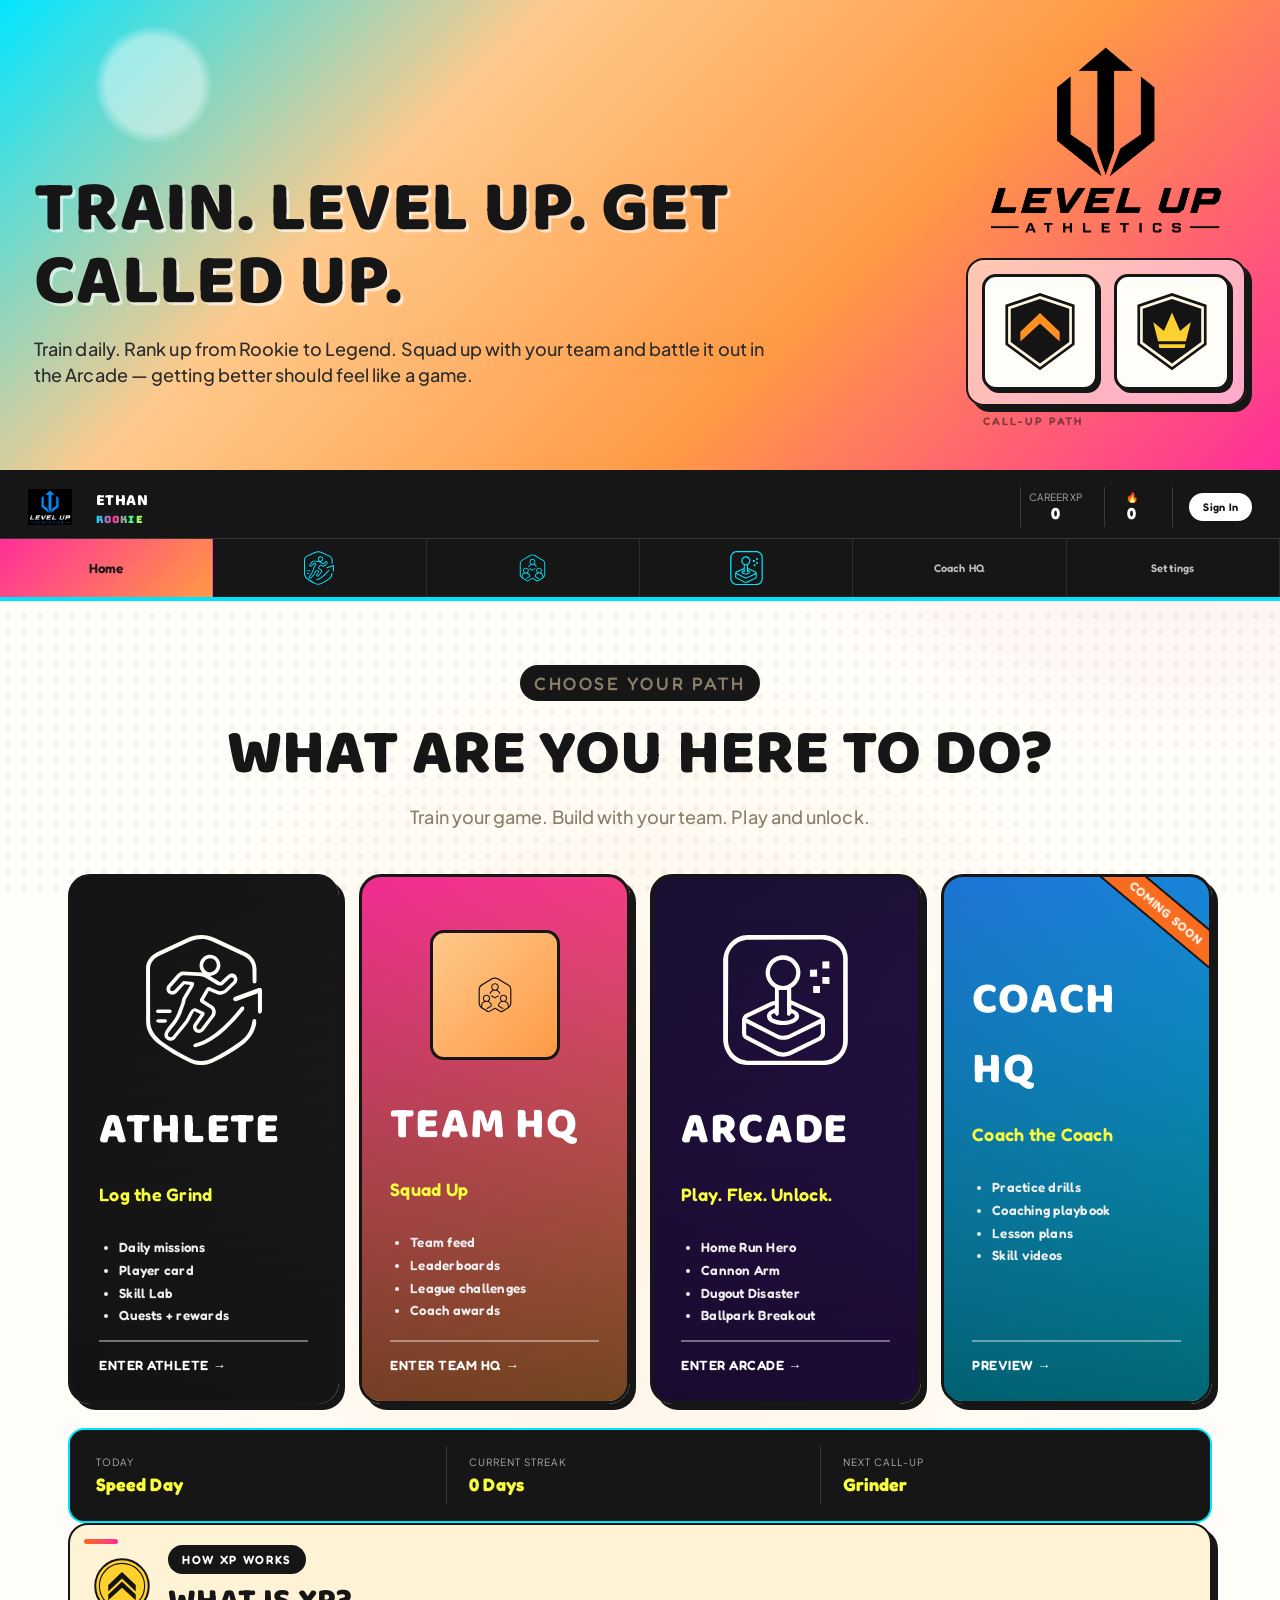
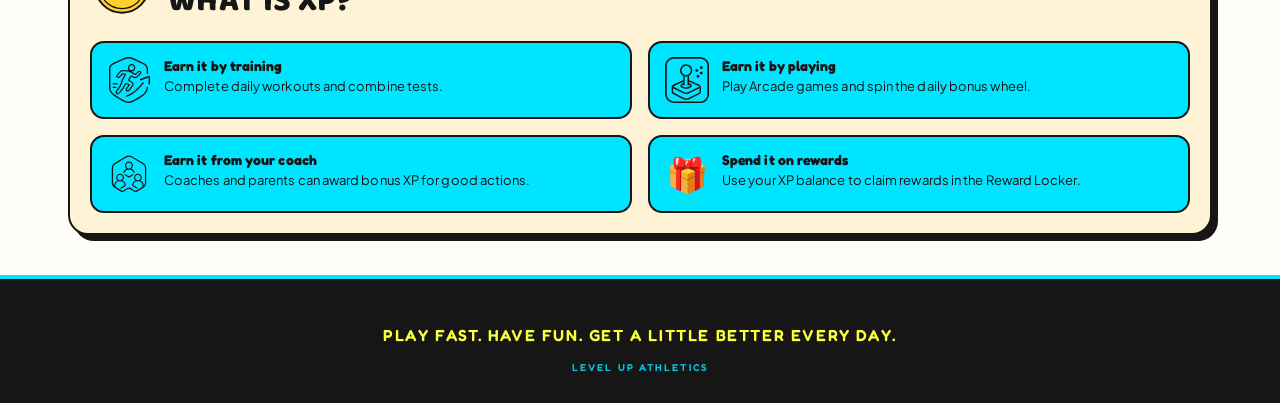
==== commit 6516f932: "Remove leftover Pack Status from header and Home Co-Authored-By: Claude Sonnet 5.5 <noreply@anthropi" ====
--- a/index.html
+++ b/index.html
@@ -46,7 +46,6 @@
   <div class="status-athlete"><strong id="statusAthleteName">ETHAN</strong><span id="statusTier" class="tier-name-graffiti">Rookie</span></div>
   <div class="status-item"><span>Career XP</span><strong id="statusXP">0</strong></div>
   <div class="status-item"><span>🔥</span><strong id="statusStreak">0</strong></div>
-  <div class="status-item pack-status"><span>⭐</span><strong id="statusPack">LOCKED</strong></div>
   <div class="status-item auth-controls">
     <button id="signInBtn" class="auth-trigger" type="button">Sign In</button>
     <select id="athleteSwitcher" class="athlete-switcher hidden"></select>
@@ -128,7 +127,6 @@
     <div><span>TODAY</span><strong id="homeMissionName">Speed Day</strong></div>
     <div><span>CURRENT STREAK</span><strong id="homeStreak">0 Days</strong></div>
     <div><span>NEXT CALL-UP</span><strong id="homeNextCallup">Travel Ball</strong></div>
-    <div><span>PACK STATUS</span><strong id="homePackStatus">Locked</strong></div>
   </div>
   <div class="card xp-explainer">
     <div class="xp-explainer-head">
@@ -162,7 +160,7 @@
   </div>
 
   <div class="grid two">
-<div class="card mission-card" id="dailyMissionCard"><p class="eyebrow dark">Daily Mission</p><h2 id="missionTitle">Speed Day</h2><div id="missionTasks"></div><div class="mission-footer"><strong id="missionReward">+40 XP + Mystery Pack</strong><button id="completeMission" class="primary" type="button">Complete Mission</button></div></div>
+<div class="card mission-card" id="dailyMissionCard"><p class="eyebrow dark">Daily Mission</p><h2 id="missionTitle">Speed Day</h2><div id="missionTasks"></div><div class="mission-footer"><strong id="missionReward">+40 XP</strong><button id="completeMission" class="primary" type="button">Complete Mission</button></div></div>
 <div class="card streak-card"><p class="eyebrow dark">Fire Streak</p><h2><span id="streakLarge">0</span> Days 🔥</h2><p><strong>Rain Delay Tokens:</strong> <span id="rainTokens">1</span></p><button id="useRainToken" type="button">Use Streak Protection</button></div>
 </div>
 <div class="card mission-card hidden" id="teamProgramCard"><p class="eyebrow dark">Team Assignment</p><h2 id="teamProgramCardTitle">TEAM PROGRAM</h2><div id="teamProgramTasks"></div><div class="mission-footer"><strong>+50 XP</strong><button id="completeTeamProgram" class="primary" type="button">Log Team Program</button></div></div>
@@ -257,13 +255,18 @@
   <div class="card avatar-kit-card" id="avatarKitCard">
     <p class="eyebrow dark">Preview</p>
     <h2>Avatar Builder</h2>
-    <p class="muted">A first test of the build-your-own avatar and card. Your picks are saved on this device only for now. Every background works with every frame.</p>
+    <p class="muted">Build your own avatar and card. Save a look and it shows on your Player Card and in your team’s locker room. Starter items are free; a lock marks items you can unlock with XP in the Gear Locker. Every background works with every frame.</p>
     <div class="avatar-kit-grid">
       <div class="avatar-kit-stage" id="avatarKitStage"><img id="avatarKitPreview" alt="Preview of your Player Card" width="900" height="1200"><div id="avatarKitPreviewText" class="kit-text-layer"></div></div>
       <div class="avatar-kit-controls">
         <fieldset><legend>Background</legend><div class="avatar-kit-opts" id="avatarKitBgOpts" role="group" aria-label="Background"></div></fieldset>
         <fieldset><legend>Frame: Classic</legend><div class="avatar-kit-opts" id="avatarKitFrameOptsClassic" role="group" aria-label="Classic frames"></div></fieldset>
         <fieldset><legend>Frame: Heritage</legend><div class="avatar-kit-opts" id="avatarKitFrameOptsHeritage" role="group" aria-label="Heritage frames"></div></fieldset>
+        <fieldset><legend>Pose</legend>
+          <div class="avatar-kit-opts" role="group" aria-label="Pose">
+            <button type="button" data-kit="pose" data-val="ready" aria-pressed="false">Ready stance</button>
+            <button type="button" data-kit="pose" data-val="hips" aria-pressed="false">Hands on hips</button>
+          </div></fieldset>
         <fieldset><legend>Look</legend>
           <div class="avatar-kit-opts" role="group" aria-label="Skin, hair and eyes">
             <button type="button" data-kit="palette" data-val="A" aria-pressed="false">Light skin, brown hair, blue eyes</button>
@@ -289,6 +292,7 @@
           <button type="button" class="primary" id="avatarKitSave">Use on my Player Card</button>
           <button type="button" id="avatarKitReset">Remove</button>
         </div>
+        <p id="avatarKitLockNote" class="avatar-kit-lock-note hidden" role="status"></p>
         <p id="avatarKitStatus" class="muted" role="status"></p>
       </div>
     </div>
@@ -402,11 +406,8 @@
 
   <div class="card">
     <h2>🧢 Gear Locker</h2>
-    <p class="muted">Spend your XP balance on cosmetic gear for your Player Card avatar — instant, no parent code needed. Equip anything you own for free, anytime, including switching back to Default. Art shown here is placeholder (colored/labeled shapes) until real illustrated gear is ready — everything else works.</p>
-    <div id="gearAvatarPreview"></div>
+    <p class="muted">Spend your XP balance on cosmetics: instant, no parent code needed. Card backgrounds, frames, poses and eyewear are used in the Avatar Builder on your Player Card page, and the starter set there is free.</p>
     <div id="gearShop"></div>
-    <h3>Equip</h3>
-    <div id="gearEquip" class="gear-equip-grid"></div>
   </div>
 
   <div class="card">
@@ -515,7 +516,7 @@
 </div>
 <div class="card"><h2>Upcoming Drops</h2><div class="drop-grid"><div class="drop-tile"><strong>All-Star Week</strong><span>Jul 20</span></div><div class="drop-tile"><strong>Home Run Derby</strong><span>Aug 2</span></div><div class="drop-tile"><strong>Fall Ball</strong><span>Sep 1</span></div><div class="drop-tile"><strong>Winter Work</strong><span>Nov 15</span></div></div></div>
 </section>
-<section id="arcade" class="screen"><div class="card arcade-hero"><p class="eyebrow dark">Arcade Games</p><h2>Play Short. Train Smart.</h2><p>Game XP is capped at 25 per day so workouts remain the main path to advancement.</p><div class="grid stats"><div class="stat"><span>Today’s Game XP</span><strong id="gameXPToday">0</strong><small>of 25</small></div><div class="stat"><span>Ballpark Breakout Best</span><strong id="ballparkBreakoutBest">0</strong><small>points</small></div><div class="stat"><span>Turf Trouble Best</span><strong id="turfTroubleBest">0</strong><small>points</small></div><div class="stat"><span>Skyline Slam Best</span><strong id="skylineSlamBest">0</strong><small>points</small></div><div class="stat"><span>Home Run Hero Best</span><strong id="homerBest">0</strong><small>points</small></div><div class="stat"><span>Dugout Disaster Best</span><strong id="dugoutDisasterBest">0</strong><small>points</small></div><div class="stat"><span>Cannon Arm Best</span><strong id="cannonArmBest">0</strong><small>points</small></div><div class="stat"><span>Pocket Precision Best</span><strong id="pocketPrecisionBest">0</strong><small>points</small></div></div></div><div class="arcade-grid"><div class="card game-tile-card"><button type="button" class="game-tile" data-game="ballpark" aria-label="Play Ballpark Breakout"><img src="assets/games/tiles/ballpark-breakout-tile.png" alt="Ballpark Breakout" loading="lazy"></button><p id="ballparkBreakoutResult"></p></div><div class="card game-tile-card"><button type="button" class="game-tile" data-game="turf" aria-label="Play Turf Trouble"><img src="assets/games/tiles/turf-trouble-tile.png" alt="Turf Trouble" loading="lazy"></button><p id="turfTroubleResult"></p></div><div class="card game-tile-card"><button type="button" class="game-tile" data-game="skyline" aria-label="Play Skyline Slam"><img src="assets/games/tiles/skyline-slam-tile.png" alt="Skyline Slam" loading="lazy"></button><p id="skylineSlamResult"></p></div><div class="card game-tile-card"><button type="button" class="game-tile" data-game="homer" aria-label="Play Home Run Hero"><img src="assets/games/tiles/home-run-hero-tile.png" alt="Home Run Hero" loading="lazy"></button><p id="homerResult"></p></div><div class="card game-tile-card"><button type="button" class="game-tile" data-game="dugout" aria-label="Play Dugout Disaster"><img src="assets/games/tiles/dugout-disaster-tile.png" alt="Dugout Disaster" loading="lazy"></button><p id="dugoutDisasterResult"></p></div><div class="card game-tile-card"><button type="button" class="game-tile" data-game="cannon" aria-label="Play Cannon Arm"><img src="assets/games/tiles/cannon-arm-tile.png" alt="Cannon Arm" loading="lazy"></button><p id="cannonArmResult"></p></div><div class="card game-tile-card"><button type="button" class="game-tile" data-game="pocket" aria-label="Play Pocket Precision"><img src="assets/games/tiles/pocket-precision-tile.png" alt="Pocket Precision" loading="lazy"></button><p id="pocketPrecisionResult"></p></div></div><div class="card spin-card"><p class="eyebrow dark">Bonus XP</p><h2>🎡 Daily Prize Wheel</h2><p class="muted">One free spin every day — prize wheel XP is separate from the daily arcade game cap. Answer today's trivia correctly for a bonus spin.</p><div class="wheel-wrap"><div id="wheelInner" class="wheel-inner"></div></div><button id="spinButton" class="primary" type="button">Spin The Wheel</button><p id="spinResult" class="spin-result"></p><p id="spinStatus" class="muted"></p></div><div class="card trivia-card"><p class="eyebrow dark" id="triviaCategory">Trivia</p><h2>⚾ Daily Trivia</h2><p id="triviaQuestion" class="trivia-question"></p><div id="triviaChoices" class="trivia-choices"></div><p id="triviaResult" class="trivia-result"></p></div><div class="card"><h2>Team Arcade Leaderboard</h2><div id="arcadeLeaderboard"></div></div><div class="modal hidden" id="gameModal"><div class="modal-card game-modal-card"><div class="game-modal-header"><span id="gameModalTitle"></span><button id="closeGameModal" class="modal-close" type="button">×</button></div><div class="game-frame" id="homerFrameWrap"><iframe id="homerDerbyFrame" data-src="assets/games/home-run-derby/index.html" title="Home Run Hero"></iframe></div><div class="game-frame hidden" id="cannonFrameWrap"><iframe id="cannonArmFrame" data-src="assets/games/cannon-arm/index.html" title="Cannon Arm"></iframe></div><div class="game-frame hidden" id="dugoutFrameWrap"><iframe id="dugoutDisasterFrame" data-src="assets/games/dugout-disaster/index.html" title="Dugout Disaster"></iframe></div><div class="game-frame hidden" id="ballparkFrameWrap"><iframe id="ballparkBreakoutFrame" data-src="assets/games/ballpark-breakout/index.html" title="Ballpark Breakout"></iframe></div><div class="game-frame hidden" id="skylineFrameWrap"><iframe id="skylineSlamFrame" data-src="assets/games/skyline-slam/index.html" title="Skyline Slam"></iframe></div><div class="game-frame game-frame-tall hidden" id="pocketFrameWrap"><iframe id="pocketPrecisionFrame" data-src="assets/games/pocket-precision/index.html" title="Pocket Precision"></iframe></div><div class="game-frame game-frame-tall hidden" id="turfFrameWrap"><iframe id="turfTroubleFrame" data-src="assets/games/turf-trouble/index.html" title="Turf Trouble"></iframe></div></div></div></section>
+<section id="arcade" class="screen"><div class="card arcade-hero"><p class="eyebrow dark">Arcade Games</p><h2>Play Short. Train Smart.</h2><p>Game XP is capped at 25 per day so workouts remain the main path to advancement.</p><div class="grid stats"><div class="stat"><span>Today’s Game XP</span><strong id="gameXPToday">0</strong><small>of 25</small></div><div class="stat"><span>Ballpark Breakout Best</span><strong id="ballparkBreakoutBest">0</strong><small>points</small></div><div class="stat"><span>Turf Trouble Best</span><strong id="turfTroubleBest">0</strong><small>points</small></div><div class="stat"><span>Skyline Slam Best</span><strong id="skylineSlamBest">0</strong><small>points</small></div><div class="stat"><span>Home Run Hero Best</span><strong id="homerBest">0</strong><small>points</small></div><div class="stat"><span>Dugout Disaster Best</span><strong id="dugoutDisasterBest">0</strong><small>points</small></div><div class="stat"><span>Cannon Arm Best</span><strong id="cannonArmBest">0</strong><small>points</small></div><div class="stat"><span>Pocket Precision Best</span><strong id="pocketPrecisionBest">0</strong><small>points</small></div></div></div><div class="arcade-grid"><div class="card game-tile-card" data-sports="baseball,softball"><button type="button" class="game-tile" data-game="ballpark" aria-label="Play Ballpark Breakout"><img src="assets/games/tiles/ballpark-breakout-tile.png" alt="Ballpark Breakout" loading="lazy"></button><p id="ballparkBreakoutResult"></p></div><div class="card game-tile-card"><button type="button" class="game-tile" data-game="turf" aria-label="Play Turf Trouble"><img src="assets/games/tiles/turf-trouble-tile.png" alt="Turf Trouble" loading="lazy"></button><p id="turfTroubleResult"></p></div><div class="card game-tile-card"><button type="button" class="game-tile" data-game="skyline" aria-label="Play Skyline Slam"><img src="assets/games/tiles/skyline-slam-tile.png" alt="Skyline Slam" loading="lazy"></button><p id="skylineSlamResult"></p></div><div class="card game-tile-card" data-sports="baseball,softball"><button type="button" class="game-tile" data-game="homer" aria-label="Play Home Run Hero"><img src="assets/games/tiles/home-run-hero-tile.png" alt="Home Run Hero" loading="lazy"></button><p id="homerResult"></p></div><div class="card game-tile-card" data-sports="baseball,softball"><button type="button" class="game-tile" data-game="dugout" aria-label="Play Dugout Disaster"><img src="assets/games/tiles/dugout-disaster-tile.png" alt="Dugout Disaster" loading="lazy"></button><p id="dugoutDisasterResult"></p></div><div class="card game-tile-card" data-sports="baseball,softball"><button type="button" class="game-tile" data-game="cannon" aria-label="Play Cannon Arm"><img src="assets/games/tiles/cannon-arm-tile.png" alt="Cannon Arm" loading="lazy"></button><p id="cannonArmResult"></p></div><div class="card game-tile-card"><button type="button" class="game-tile" data-game="pocket" aria-label="Play Pocket Precision"><img src="assets/games/tiles/pocket-precision-tile.png" alt="Pocket Precision" loading="lazy"></button><p id="pocketPrecisionResult"></p></div></div><div class="card spin-card"><p class="eyebrow dark">Bonus XP</p><h2>🎡 Daily Prize Wheel</h2><p class="muted">One free spin every day — prize wheel XP is separate from the daily arcade game cap. Answer today's trivia correctly for a bonus spin.</p><div class="wheel-wrap"><div id="wheelInner" class="wheel-inner"></div></div><button id="spinButton" class="primary" type="button">Spin The Wheel</button><p id="spinResult" class="spin-result"></p><p id="spinStatus" class="muted"></p></div><div class="card trivia-card"><p class="eyebrow dark" id="triviaCategory">Trivia</p><h2>⚾ Daily Trivia</h2><p id="triviaQuestion" class="trivia-question"></p><div id="triviaChoices" class="trivia-choices"></div><p id="triviaResult" class="trivia-result"></p></div><div class="card"><h2>Team Arcade Leaderboard</h2><div id="arcadeLeaderboard"></div></div><div class="modal hidden" id="gameModal"><div class="modal-card game-modal-card"><div class="game-modal-header"><span id="gameModalTitle"></span><button id="closeGameModal" class="modal-close" type="button">×</button></div><div class="game-frame" id="homerFrameWrap"><iframe id="homerDerbyFrame" data-src="assets/games/home-run-derby/index.html" title="Home Run Hero"></iframe></div><div class="game-frame hidden" id="cannonFrameWrap"><iframe id="cannonArmFrame" data-src="assets/games/cannon-arm/index.html" title="Cannon Arm"></iframe></div><div class="game-frame hidden" id="dugoutFrameWrap"><iframe id="dugoutDisasterFrame" data-src="assets/games/dugout-disaster/index.html" title="Dugout Disaster"></iframe></div><div class="game-frame hidden" id="ballparkFrameWrap"><iframe id="ballparkBreakoutFrame" data-src="assets/games/ballpark-breakout/index.html" title="Ballpark Breakout"></iframe></div><div class="game-frame hidden" id="skylineFrameWrap"><iframe id="skylineSlamFrame" data-src="assets/games/skyline-slam/index.html" title="Skyline Slam"></iframe></div><div class="game-frame game-frame-tall hidden" id="pocketFrameWrap"><iframe id="pocketPrecisionFrame" data-src="assets/games/pocket-precision/index.html" title="Pocket Precision"></iframe></div><div class="game-frame game-frame-tall hidden" id="turfFrameWrap"><iframe id="turfTroubleFrame" data-src="assets/games/turf-trouble/index.html" title="Turf Trouble"></iframe></div></div></div></section>
 <section id="library" class="screen">
 <div class="card" id="programBuilderCard">
   <p class="eyebrow dark">Workout Builder</p>
@@ -571,6 +572,12 @@
       </div>
       <p id="pinSetupStatus" class="muted"></p>
     </div>
+    <div class="card" id="athleteSportsCard">
+      <h2>Sports</h2>
+      <p class="muted">Pick the sports your athlete plays. Training, XP, ratings and leaderboards are the same for everyone. This only decides which challenges, games and starter looks show up first. Nothing is hidden.</p>
+      <div id="athleteSportChips" class="sport-chips" role="group" aria-label="Sports"></div>
+      <p id="athleteSportStatus" class="muted" role="status"></p>
+    </div>
     <div class="card">
       <h2>Review Pending Combine Tests</h2>
       <p class="muted">Enter your PIN to approve any pending combine tests.</p>
@@ -590,6 +597,7 @@
       <label class="wide hidden" id="coachTeamSwitcherWrap">Managing team<select id="coachTeamSwitcher"></select></label>
       <p>Team: <strong id="teamSetupName"></strong> &middot; Join code: <strong id="teamSetupJoinCode"></strong></p>
       <label class="wide">Team logo (optional)<input id="teamLogoUpload" type="file" accept="image/*"></label>
+      <div class="wide"><p class="muted">Team focus (optional). Athletes who have not picked a sport see this team's sports first.</p><div id="teamSportChips" class="sport-chips" role="group" aria-label="Team sports"></div><p id="teamSportStatus" class="muted" role="status"></p></div>
     </div>
     <p id="teamSetupStatus" class="muted"></p>
   </div>
--- a/styles.css
+++ b/styles.css
@@ -1179,7 +1179,6 @@
 .status-item{display:grid;justify-items:center;min-width:54px;padding:4px 8px;border-left:1px solid rgba(255,255,255,.16)}
 .status-item span{font-size:10px;color:#aaa;text-transform:uppercase}
 .status-item strong{font-family:var(--accent);font-size:16px;color:#fff}
-.pack-status strong{color:var(--neon-yellow)}
 .auth-controls{display:flex;align-items:center;gap:8px;border-left:1px solid rgba(255,255,255,.16);padding-left:14px}
 .auth-trigger{padding:7px 14px;font-size:11px}
 .athlete-switcher{padding:7px 12px;font-size:12px;max-width:150px}
@@ -1214,12 +1213,12 @@
 .path-card>p{font-family:var(--accent);font-size:18px;font-weight:600;color:var(--neon-yellow)}
 .path-card ul{padding-left:20px;color:#eee;line-height:1.7}
 .path-card>span{margin-top:auto;border-top:2px solid rgba(255,255,255,.4);padding-top:15px;width:100%;font-family:var(--accent);font-weight:600;letter-spacing:.04em}
-.home-pulse{display:grid;grid-template-columns:repeat(4,1fr);gap:12px;background:var(--ink);color:#fff;padding:16px;border-radius:16px;border:2px solid var(--neon-blue)}
+.home-pulse{display:grid;grid-template-columns:repeat(3,1fr);gap:12px;background:var(--ink);color:#fff;padding:16px;border-radius:16px;border:2px solid var(--neon-blue)}
 .home-pulse div{padding:10px;border-right:1px solid rgba(255,255,255,.15)}
 .home-pulse div:last-child{border-right:0}
 .home-pulse span{display:block;font-size:10px;color:#aaa;letter-spacing:.1em;text-transform:uppercase}
 .home-pulse strong{display:block;margin-top:5px;font-family:var(--accent);font-size:18px;color:var(--neon-yellow)}
-@media(max-width:900px){.status-bar{gap:6px;padding:7px 8px}.status-item{min-width:40px;padding:3px}.status-athlete{display:none}.mode-nav{top:47px;grid-template-columns:repeat(5,1fr)}.mode-nav .parent-mode{grid-column:1/-1;border-top:1px solid rgba(255,255,255,.10)}.subnav{top:96px}.path-grid{grid-template-columns:1fr}.path-card{min-height:350px}.home-pulse{grid-template-columns:1fr 1fr}.path-card h3{font-size:38px}}
+@media(max-width:900px){.status-bar{gap:6px;padding:7px 8px}.status-item{min-width:40px;padding:3px}.status-athlete{display:none}.mode-nav{top:47px;grid-template-columns:repeat(5,1fr)}.mode-nav .parent-mode{grid-column:1/-1;border-top:1px solid rgba(255,255,255,.10)}.subnav{top:96px}.path-grid{grid-template-columns:1fr}.path-card{min-height:350px}.home-pulse{grid-template-columns:1fr 1fr}.home-pulse div:last-child{grid-column:1/-1;border-top:1px solid rgba(255,255,255,.15)}.path-card h3{font-size:38px}}
 
 /* Round 14: final vector icon library, referenced as CSS masks (files are
    plain solid-fill silhouettes, no currentColor built in) so every state
@@ -1654,3 +1653,37 @@
 .player-card-slot.kit-active{border:0;box-shadow:0 8px 22px rgba(0,0,0,.4);background:#0b1820}
 .player-card-slot.kit-active #playerCardHeroAvatar{object-fit:cover}
 .avatar-kit-opts button[title]{cursor:pointer}
+
+@keyframes avatarKitFlash{0%{box-shadow:0 0 0 0 rgba(31,122,90,0)}25%{box-shadow:0 0 0 6px rgba(255,205,60,.85)}100%{box-shadow:0 0 0 0 rgba(255,205,60,0)}}
+.avatar-kit-card.avatar-kit-flash{animation:avatarKitFlash 1.4s ease-out 1}
+@media (prefers-reduced-motion:reduce){.avatar-kit-card.avatar-kit-flash{animation:none}}
+
+/* ---- Locker room: the saved Player Card ---- */
+.lua-team-clubhouse .clubhouse-player{left:21%;width:58%}
+.clubhouse-card{position:relative;width:100%;height:0;padding-bottom:133.33%;flex:none}
+.clubhouse-card-inner{position:absolute;left:0;top:0;right:0;bottom:0;border-radius:8px;overflow:hidden;background:#2c3036;box-shadow:0 0 0 2px var(--neon-blue)}
+.clubhouse-card-inner img{display:block;position:absolute;left:0;top:0;width:100%;height:100%}
+.clubhouse-card-inner .kit-text-layer{z-index:2}
+.lua-team-clubhouse .clubhouse-you{left:22.5%}
+.clubhouse-member-photo{width:150px}
+
+/* ---- Locked card items in the Avatar Builder, and card items in the Gear Locker ---- */
+.avatar-kit-opts button.is-locked{border-style:dashed;opacity:.88}
+.avatar-kit-opts .kit-lock{display:inline-block;margin-left:6px;padding:1px 6px;border-radius:999px;background:var(--ink);color:#fff;font-size:11px;font-weight:800;line-height:1.5;white-space:nowrap}
+.avatar-kit-opts .kit-lock::before{content:"";display:inline-block;width:9px;height:9px;margin-right:4px;vertical-align:-1px;background:currentColor;-webkit-mask:url("data:image/svg+xml,%3Csvg xmlns='http://www.w3.org/2000/svg' viewBox='0 0 24 24'%3E%3Cpath d='M17 9V7a5 5 0 0 0-10 0v2H5v13h14V9h-2zm-8 0V7a3 3 0 0 1 6 0v2H9z'/%3E%3C/svg%3E") center/contain no-repeat;mask:url("data:image/svg+xml,%3Csvg xmlns='http://www.w3.org/2000/svg' viewBox='0 0 24 24'%3E%3Cpath d='M17 9V7a5 5 0 0 0-10 0v2H5v13h14V9h-2zm-8 0V7a3 3 0 0 1 6 0v2H9z'/%3E%3C/svg%3E") center/contain no-repeat}
+.avatar-kit-lock-note{margin:6px 0 0;padding:8px 10px;border:2px dashed var(--ink);border-radius:10px;background:rgba(255,205,60,.25);font-size:14px;line-height:1.4}
+.avatar-kit-lock-note.hidden{display:none}
+.gear-tile-art.kit{width:72px;height:96px;object-fit:cover;border-radius:6px;margin:14px auto 4px}
+.reward-tile .open-builder-btn{display:block;margin:6px auto 0}
+
+/* Sport tag */
+.sport-chips{display:flex;flex-wrap:wrap;gap:8px;margin:10px 0}
+.sport-chip{border:2px solid var(--line,#cfd8dc);background:#fff;color:inherit;border-radius:999px;padding:8px 14px;font-weight:700;font-size:14px;min-height:40px;cursor:pointer}
+.sport-chip.on{background:#0b3d2e;border-color:#0b3d2e;color:#fff}
+.sport-tag{display:inline-block;margin:6px 6px 0 0;padding:2px 9px;border-radius:999px;background:#e8f1ee;color:#0b3d2e;font-size:12px;font-weight:700;letter-spacing:.02em}
+
+/* Gear Locker: older gear shown as coming soon */
+.gear-soon-head{margin:22px 0 4px}
+.reward-tile.coming-soon{opacity:.72}
+.reward-tile.coming-soon .gear-tile-art{filter:grayscale(.6)}
+.soon-pill{display:inline-block;margin-top:6px;padding:3px 10px;border-radius:999px;background:#eef1f3;color:#4b5a63;font-size:12px;font-weight:800;letter-spacing:.04em;text-transform:uppercase}
